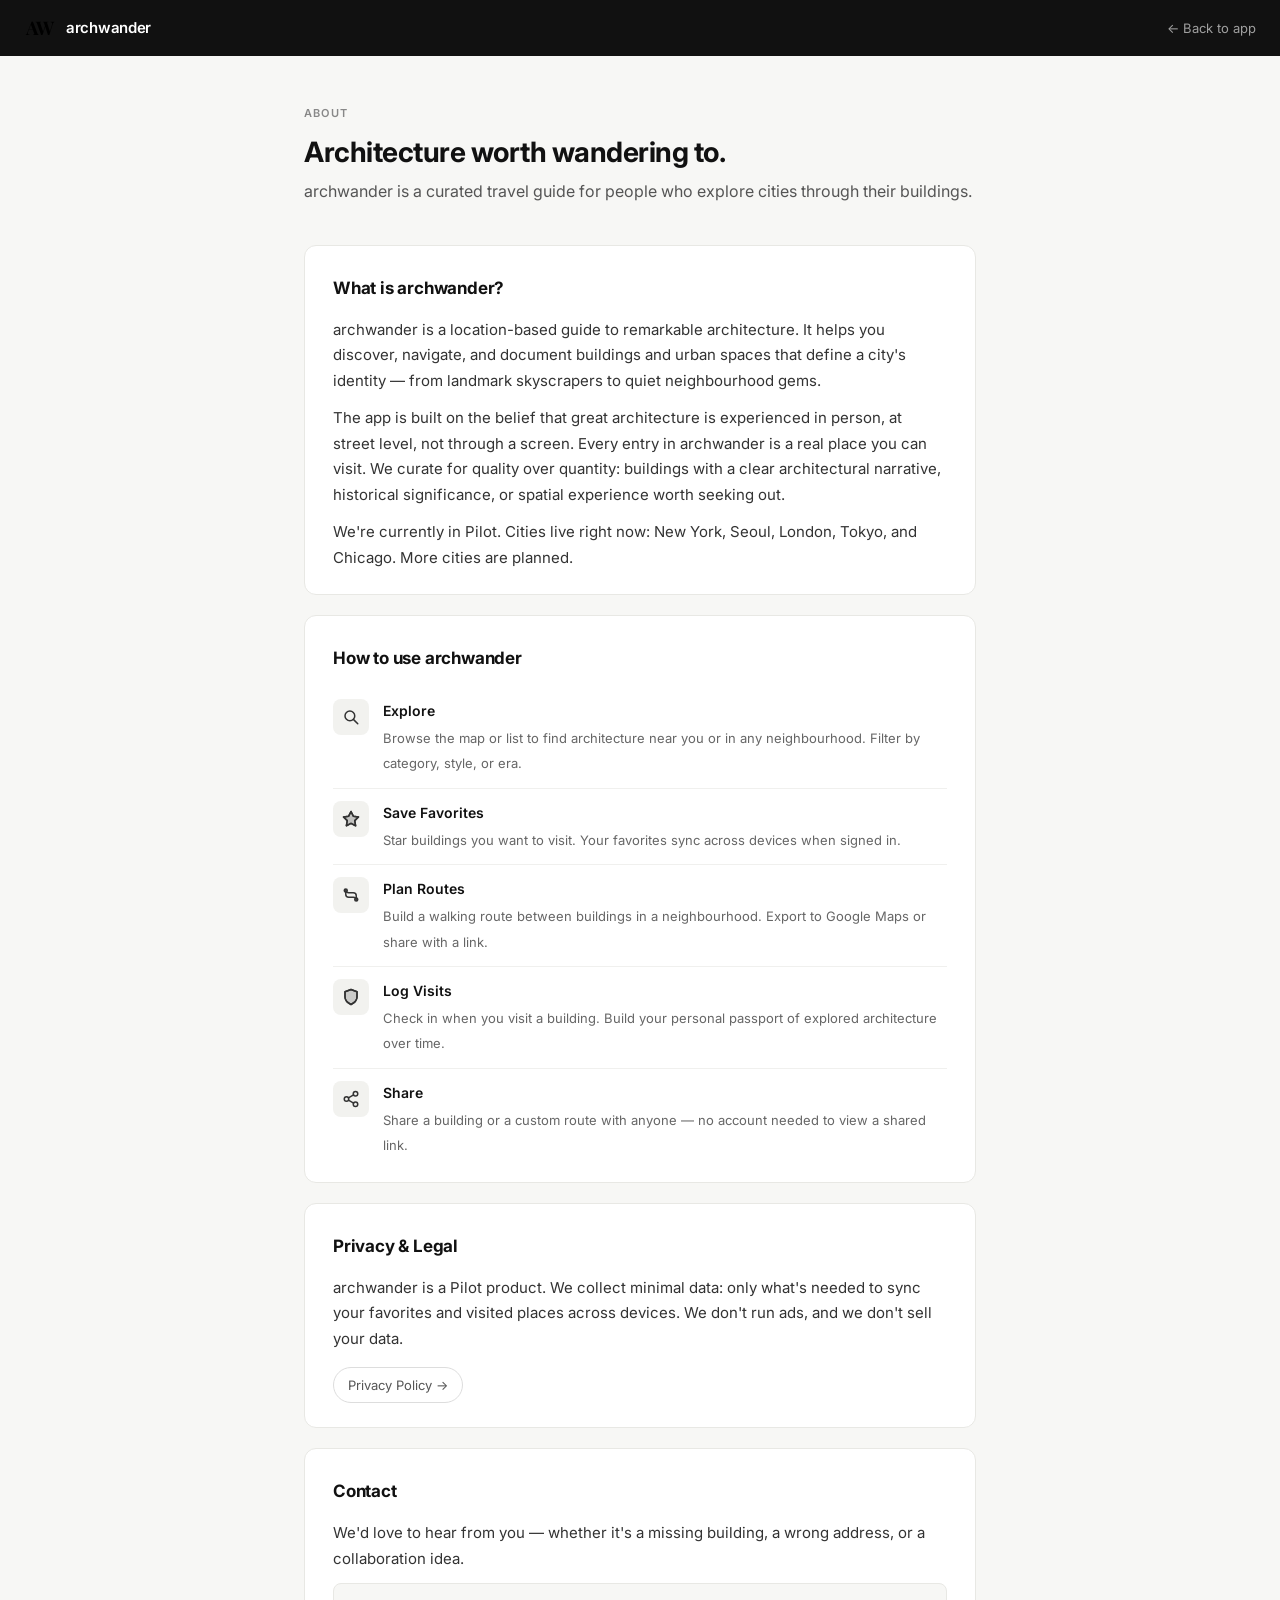
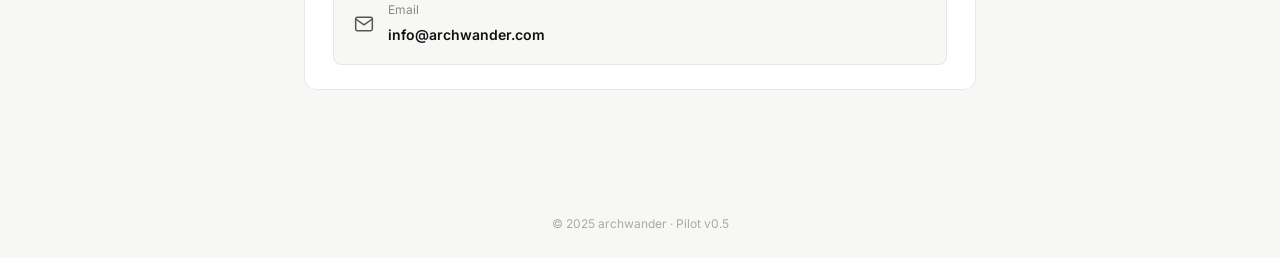
==== about.html @ 57e48a05 "Add About page + sidebar About/badge redesign + UI polish - about.html: new page with app concept, u" ====
<!DOCTYPE html>
<html lang="en">
<head>
  <meta charset="UTF-8">
  <meta name="viewport" content="width=device-width, initial-scale=1.0">
  <title>About — archwander</title>
  <link rel="icon" type="image/png" href="img/Logo_favicon.png">
  <meta name="description" content="archwander — an architectural travel guide for curious explorers.">
  <link rel="preconnect" href="https://fonts.googleapis.com">
  <link rel="preconnect" href="https://fonts.gstatic.com" crossorigin>
  <link href="https://fonts.googleapis.com/css2?family=Inter:wght@300;400;500;600;700&display=swap" rel="stylesheet">
  <style>
    *, *::before, *::after { box-sizing: border-box; margin: 0; padding: 0; }

    body {
      font-family: Inter, -apple-system, BlinkMacSystemFont, sans-serif;
      background: #f7f7f5;
      color: #111;
      line-height: 1.7;
      font-size: 15px;
    }

    header {
      background: #111;
      padding: 0 24px;
      height: 56px;
      display: flex;
      align-items: center;
      justify-content: space-between;
      position: sticky;
      top: 0;
      z-index: 100;
    }
    .hdr-logo {
      display: flex; align-items: center; gap: 10px;
      text-decoration: none;
    }
    .hdr-logo img { height: 32px; width: auto; }
    .hdr-logo span {
      color: #fff; font-size: 15px; font-weight: 600; letter-spacing: -0.3px;
    }
    .hdr-back {
      color: rgba(255,255,255,0.6); font-size: 13px;
      text-decoration: none; transition: color 0.15s;
    }
    .hdr-back:hover { color: #fff; }

    main {
      max-width: 720px;
      margin: 0 auto;
      padding: 48px 24px 80px;
    }

    .page-label {
      font-size: 11px; font-weight: 600; letter-spacing: 1.2px;
      text-transform: uppercase; color: #888; margin-bottom: 12px;
    }
    h1 {
      font-size: 28px; font-weight: 700; letter-spacing: -0.5px;
      line-height: 1.25; margin-bottom: 8px;
    }
    .tagline {
      font-size: 16px; color: #555; margin-bottom: 40px;
    }

    .section {
      background: #fff; border: 1px solid #e8e8e4;
      border-radius: 12px; padding: 28px 28px 24px;
      margin-bottom: 20px;
    }
    .section + .section { }
    .section h2 {
      font-size: 17px; font-weight: 700; margin-bottom: 14px;
      letter-spacing: -0.2px;
    }
    .section p { color: #333; margin-bottom: 12px; }
    .section p:last-child { margin-bottom: 0; }

    .how-list {
      list-style: none; padding: 0;
    }
    .how-list li {
      display: flex; gap: 14px; align-items: flex-start;
      padding: 12px 0; border-bottom: 1px solid #f0f0ee;
    }
    .how-list li:last-child { border-bottom: none; padding-bottom: 0; }
    .how-icon {
      flex-shrink: 0; width: 36px; height: 36px;
      background: #f2f2ef; border-radius: 8px;
      display: flex; align-items: center; justify-content: center;
      color: #333;
    }
    .how-text strong { display: block; font-size: 14px; font-weight: 600; margin-bottom: 2px; }
    .how-text span { font-size: 13px; color: #666; }

    .contact-block {
      display: flex; align-items: center; gap: 14px; padding: 16px 20px;
      background: #f7f7f5; border-radius: 8px; border: 1px solid #e8e8e4;
      margin-top: 4px;
    }
    .contact-block svg { flex-shrink: 0; color: #555; }
    .contact-block a { color: #111; font-weight: 600; text-decoration: none; font-size: 14px; }
    .contact-block a:hover { text-decoration: underline; }

    .links-row {
      display: flex; gap: 12px; flex-wrap: wrap; margin-top: 16px;
    }
    .links-row a {
      font-size: 13px; color: #555; text-decoration: none;
      padding: 6px 14px; border-radius: 20px;
      border: 1px solid #ddd; background: #fff;
      transition: background 0.12s, border-color 0.12s;
    }
    .links-row a:hover { background: #f0f0ee; border-color: #bbb; }

    footer {
      text-align: center; padding: 24px;
      font-size: 12px; color: #aaa;
    }

    @media (max-width: 600px) {
      main { padding: 32px 16px 60px; }
      h1 { font-size: 22px; }
      .section { padding: 20px 18px; }
    }
  </style>
</head>
<body>

<header>
  <a class="hdr-logo" href="index.html">
    <img src="img/Logo_favicon.png" alt="archwander">
    <span>archwander</span>
  </a>
  <a class="hdr-back" href="index.html">← Back to app</a>
</header>

<main>
  <div class="page-label">About</div>
  <h1>Architecture worth wandering to.</h1>
  <p class="tagline">archwander is a curated travel guide for people who explore cities through their buildings.</p>

  <!-- Concept -->
  <div class="section">
    <h2>What is archwander?</h2>
    <p>archwander is a location-based guide to remarkable architecture. It helps you discover, navigate, and document buildings and urban spaces that define a city's identity — from landmark skyscrapers to quiet neighbourhood gems.</p>
    <p>The app is built on the belief that great architecture is experienced in person, at street level, not through a screen. Every entry in archwander is a real place you can visit. We curate for quality over quantity: buildings with a clear architectural narrative, historical significance, or spatial experience worth seeking out.</p>
    <p>We're currently in Pilot. Cities live right now: New York, Seoul, London, Tokyo, and Chicago. More cities are planned.</p>
  </div>

  <!-- How to use -->
  <div class="section">
    <h2>How to use archwander</h2>
    <ul class="how-list">
      <li>
        <div class="how-icon">
          <svg width="18" height="18" viewBox="0 0 24 24" fill="none" stroke="currentColor" stroke-width="2" stroke-linecap="round" stroke-linejoin="round"><circle cx="10.5" cy="10.5" r="6.5"/><line x1="15.5" y1="15.5" x2="21" y2="21"/></svg>
        </div>
        <div class="how-text">
          <strong>Explore</strong>
          <span>Browse the map or list to find architecture near you or in any neighbourhood. Filter by category, style, or era.</span>
        </div>
      </li>
      <li>
        <div class="how-icon">
          <svg width="18" height="18" viewBox="0 0 24 24" fill="none" stroke="currentColor" stroke-width="2" stroke-linecap="round" stroke-linejoin="round"><polygon fill="currentColor" fill-opacity="0.25" points="12 2 15.09 8.26 22 9.27 17 14.14 18.18 21.02 12 17.77 5.82 21.02 7 14.14 2 9.27 8.91 8.26 12 2"/><polygon points="12 2 15.09 8.26 22 9.27 17 14.14 18.18 21.02 12 17.77 5.82 21.02 7 14.14 2 9.27 8.91 8.26 12 2"/></svg>
        </div>
        <div class="how-text">
          <strong>Save Favorites</strong>
          <span>Star buildings you want to visit. Your favorites sync across devices when signed in.</span>
        </div>
      </li>
      <li>
        <div class="how-icon">
          <svg width="18" height="18" viewBox="0 0 24 24" fill="none" stroke="currentColor" stroke-width="2" stroke-linecap="round" stroke-linejoin="round"><circle cx="5" cy="6" r="2" fill="currentColor" fill-opacity="0.3"/><circle cx="19" cy="18" r="2" fill="currentColor" fill-opacity="0.3"/><path d="M5 8v3c0 2.2 1.8 4 4 4h6c2.2 0 4 1.8 4 4"/><path d="M19 16v-3c0-2.2-1.8-4-4-4H9C6.8 9 5 7.2 5 5"/></svg>
        </div>
        <div class="how-text">
          <strong>Plan Routes</strong>
          <span>Build a walking route between buildings in a neighbourhood. Export to Google Maps or share with a link.</span>
        </div>
      </li>
      <li>
        <div class="how-icon">
          <svg width="18" height="18" viewBox="0 0 24 24" fill="none" stroke="currentColor" stroke-width="2" stroke-linecap="round" stroke-linejoin="round"><path d="M12 22s8-4 8-10V5l-8-3-8 3v7c0 6 8 10 8 10z" fill="currentColor" fill-opacity="0.2"/><path d="M12 22s8-4 8-10V5l-8-3-8 3v7c0 6 8 10 8 10z"/></svg>
        </div>
        <div class="how-text">
          <strong>Log Visits</strong>
          <span>Check in when you visit a building. Build your personal passport of explored architecture over time.</span>
        </div>
      </li>
      <li>
        <div class="how-icon">
          <svg width="18" height="18" viewBox="0 0 24 24" fill="none" stroke="currentColor" stroke-width="2" stroke-linecap="round" stroke-linejoin="round"><circle cx="18" cy="5" r="3"/><circle cx="6" cy="12" r="3"/><circle cx="18" cy="19" r="3"/><line x1="8.59" y1="13.51" x2="15.42" y2="17.49"/><line x1="15.41" y1="6.51" x2="8.59" y2="10.49"/></svg>
        </div>
        <div class="how-text">
          <strong>Share</strong>
          <span>Share a building or a custom route with anyone — no account needed to view a shared link.</span>
        </div>
      </li>
    </ul>
  </div>

  <!-- Legal / Privacy -->
  <div class="section">
    <h2>Privacy &amp; Legal</h2>
    <p>archwander is a Pilot product. We collect minimal data: only what's needed to sync your favorites and visited places across devices. We don't run ads, and we don't sell your data.</p>
    <div class="links-row">
      <a href="privacy.html">Privacy Policy →</a>
    </div>
  </div>

  <!-- Contact -->
  <div class="section">
    <h2>Contact</h2>
    <p>We'd love to hear from you — whether it's a missing building, a wrong address, or a collaboration idea.</p>
    <div class="contact-block">
      <svg width="20" height="20" viewBox="0 0 24 24" fill="none" stroke="currentColor" stroke-width="1.8" stroke-linecap="round" stroke-linejoin="round"><path d="M4 4h16c1.1 0 2 .9 2 2v12c0 1.1-.9 2-2 2H4c-1.1 0-2-.9-2-2V6c0-1.1.9-2 2-2z"/><polyline points="22,6 12,13 2,6"/></svg>
      <div>
        <div style="font-size:12px;color:#888;margin-bottom:2px">Email</div>
        <a href="mailto:info@archwander.com">info@archwander.com</a>
      </div>
    </div>
  </div>

</main>

<footer>
  &copy; 2025 archwander · Pilot v0.5
</footer>

</body>
</html>
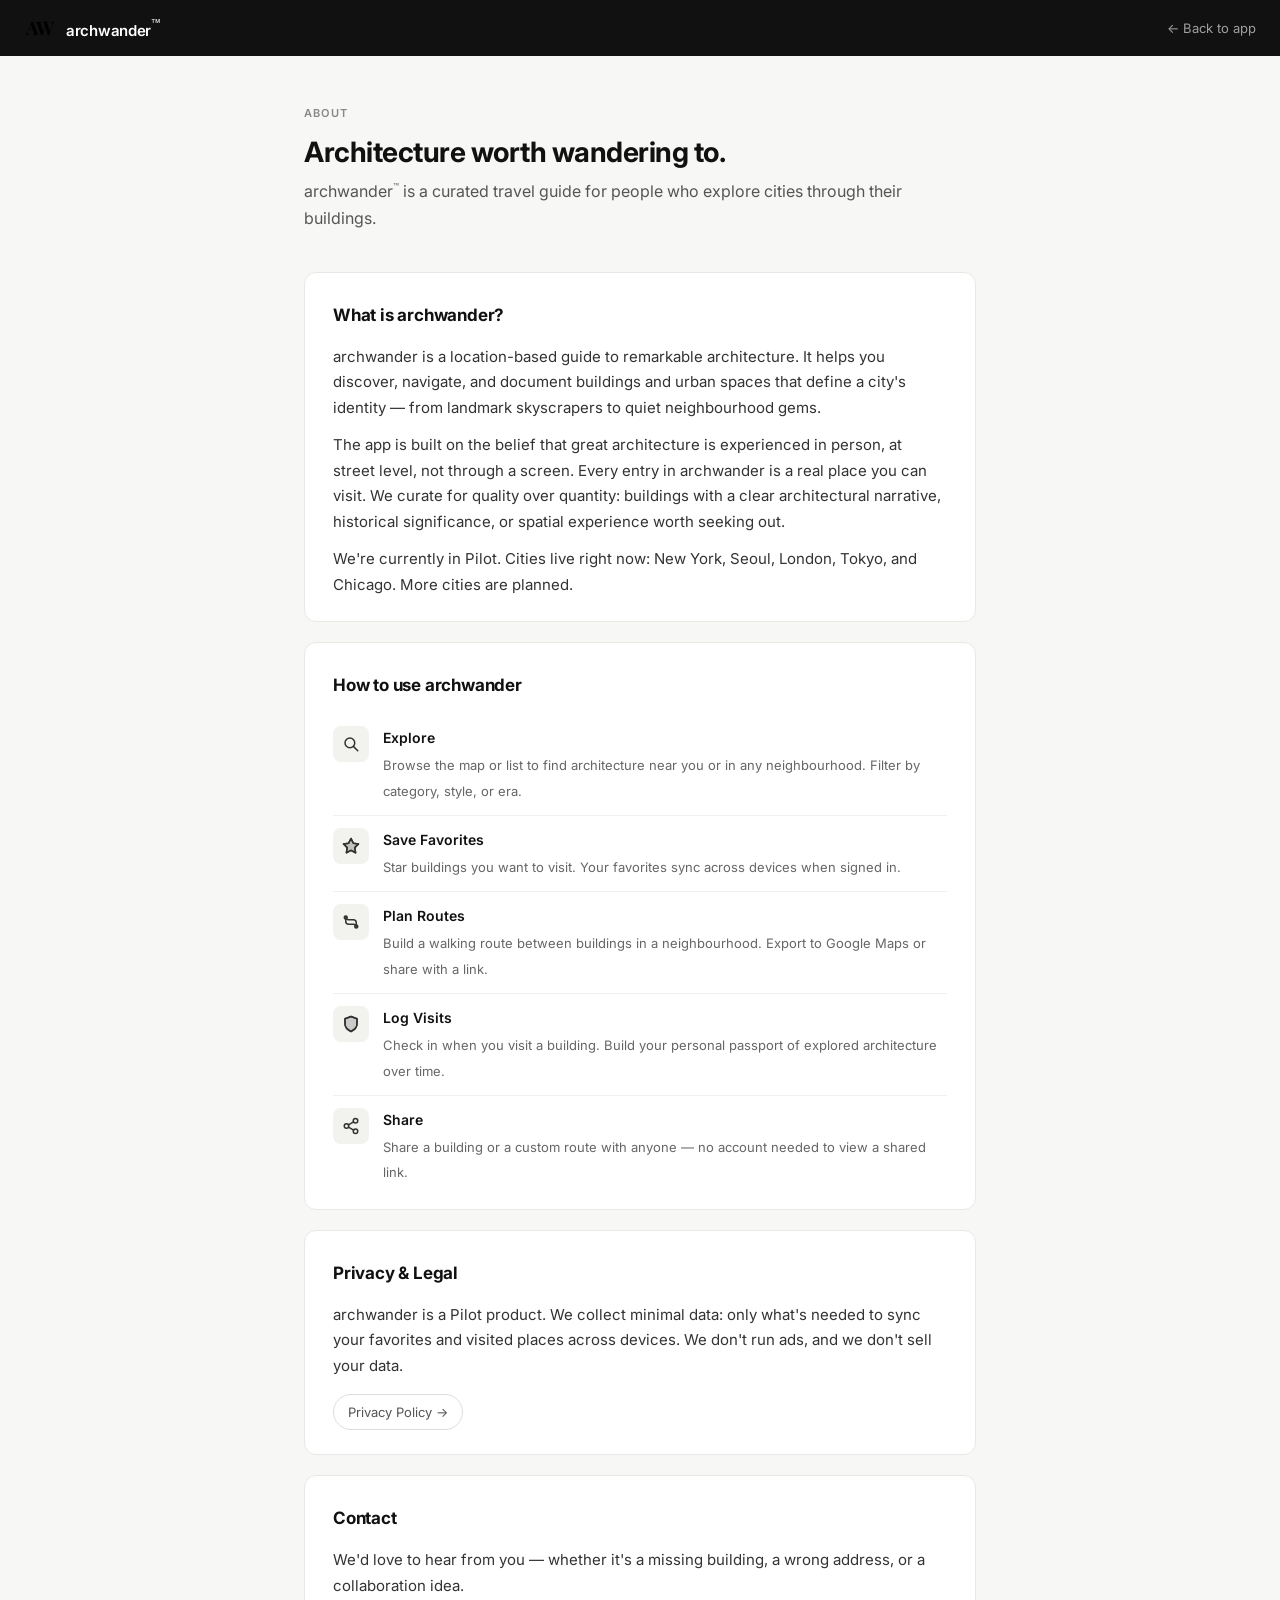
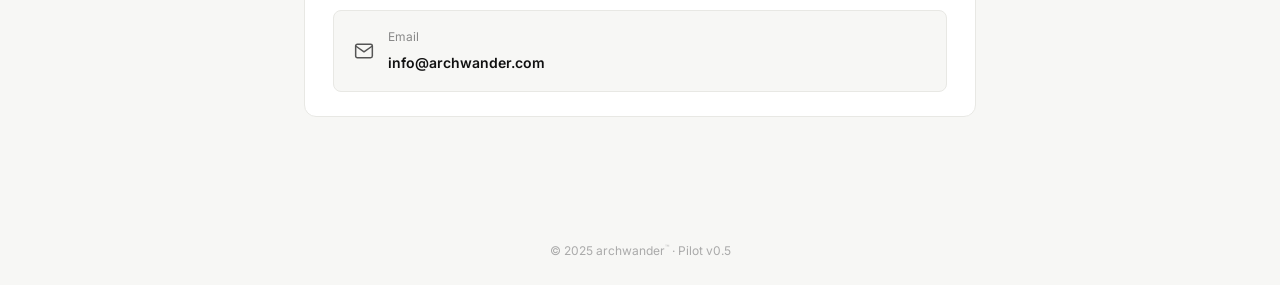
==== commit 2f29f61d: "Add archwander™ trademark notation to about.html - <title>, meta description, header logo, tagline, " ====
--- a/about.html
+++ b/about.html
@@ -3,9 +3,9 @@
 <head>
   <meta charset="UTF-8">
   <meta name="viewport" content="width=device-width, initial-scale=1.0">
-  <title>About — archwander</title>
+  <title>About — archwander™</title>
   <link rel="icon" type="image/png" href="img/Logo_favicon.png">
-  <meta name="description" content="archwander — an architectural travel guide for curious explorers.">
+  <meta name="description" content="archwander™ — an architectural travel guide for curious explorers.">
   <link rel="preconnect" href="https://fonts.googleapis.com">
   <link rel="preconnect" href="https://fonts.gstatic.com" crossorigin>
   <link href="https://fonts.googleapis.com/css2?family=Inter:wght@300;400;500;600;700&display=swap" rel="stylesheet">
@@ -39,6 +39,10 @@
     .hdr-logo span {
       color: #fff; font-size: 15px; font-weight: 600; letter-spacing: -0.3px;
     }
+    .tm {
+      font-size: 0.6em; vertical-align: super;
+      letter-spacing: 0; font-weight: 500; opacity: 0.75;
+    }
     .hdr-back {
       color: rgba(255,255,255,0.6); font-size: 13px;
       text-decoration: none; transition: color 0.15s;
@@ -117,6 +121,7 @@
       text-align: center; padding: 24px;
       font-size: 12px; color: #aaa;
     }
+    footer .tm { opacity: 0.6; }
 
     @media (max-width: 600px) {
       main { padding: 32px 16px 60px; }
@@ -130,7 +135,7 @@
 <header>
   <a class="hdr-logo" href="index.html">
     <img src="img/Logo_favicon.png" alt="archwander">
-    <span>archwander</span>
+    <span>archwander<span class="tm">™</span></span>
   </a>
   <a class="hdr-back" href="index.html">← Back to app</a>
 </header>
@@ -138,7 +143,7 @@
 <main>
   <div class="page-label">About</div>
   <h1>Architecture worth wandering to.</h1>
-  <p class="tagline">archwander is a curated travel guide for people who explore cities through their buildings.</p>
+  <p class="tagline">archwander<span class="tm" style="color:#555">™</span> is a curated travel guide for people who explore cities through their buildings.</p>
 
   <!-- Concept -->
   <div class="section">
@@ -225,7 +230,7 @@
 </main>
 
 <footer>
-  &copy; 2025 archwander · Pilot v0.5
+  &copy; 2025 archwander<span class="tm">™</span> · Pilot v0.5
 </footer>
 
 </body>
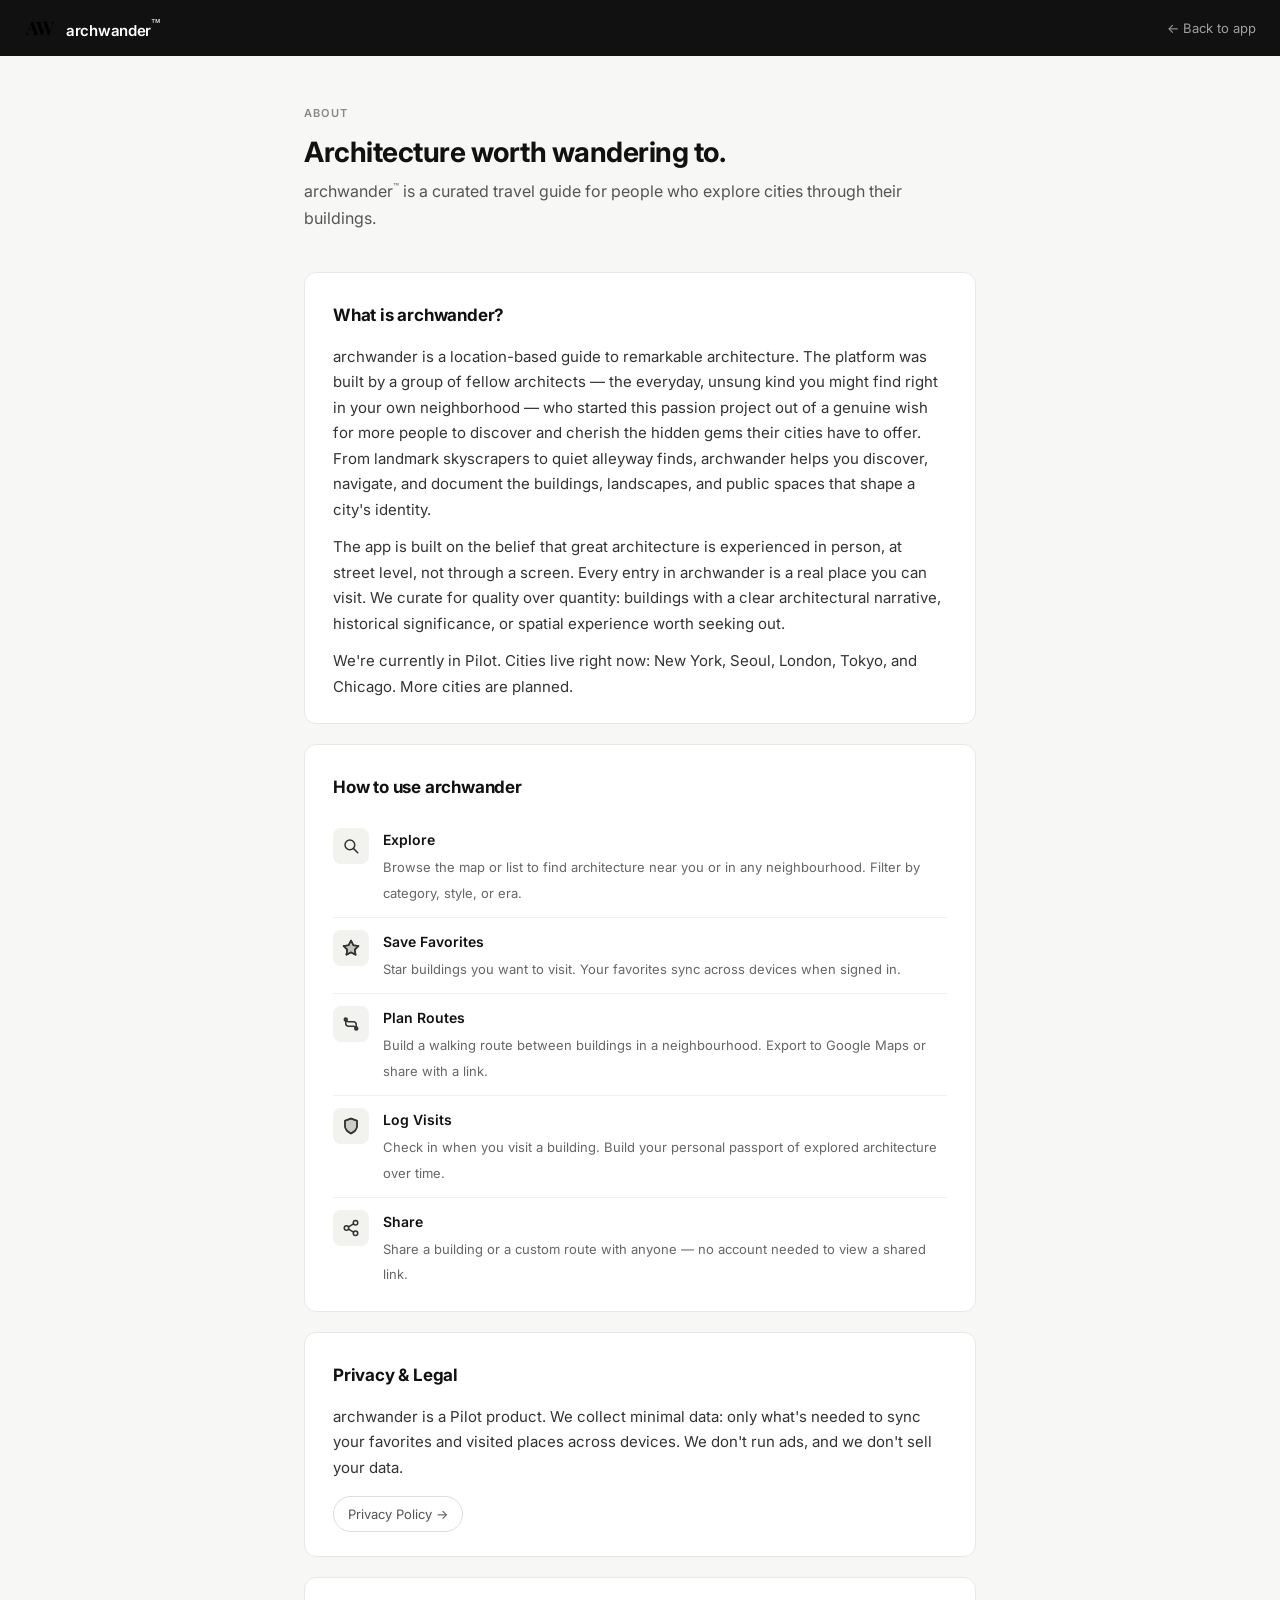
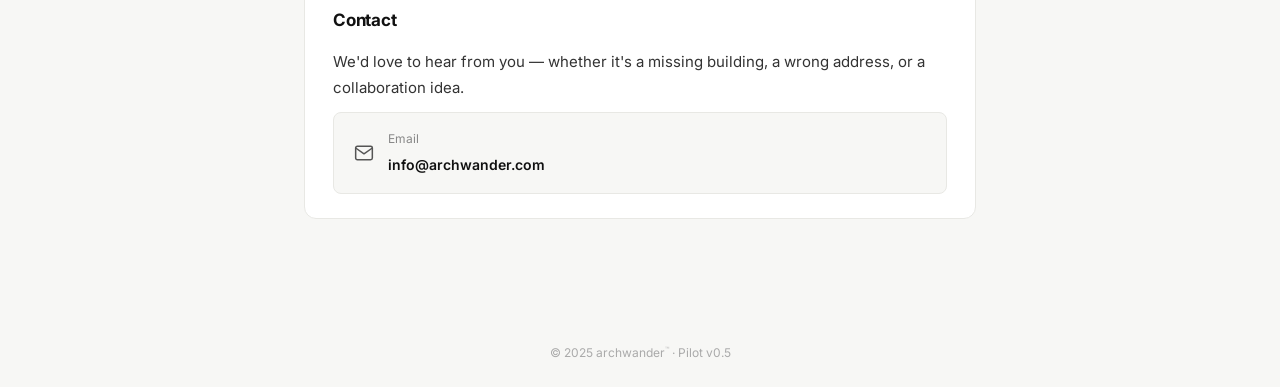
==== commit 92cb7f9d: "Update About intro paragraph — origin story of the platform Co-Authored-By: Claude Sonnet 4.6 <norep" ====
--- a/about.html
+++ b/about.html
@@ -148,7 +148,7 @@
   <!-- Concept -->
   <div class="section">
     <h2>What is archwander?</h2>
-    <p>archwander is a location-based guide to remarkable architecture. It helps you discover, navigate, and document buildings and urban spaces that define a city's identity — from landmark skyscrapers to quiet neighbourhood gems.</p>
+    <p>archwander is a location-based guide to remarkable architecture. The platform was built by a group of fellow architects — the everyday, unsung kind you might find right in your own neighborhood — who started this passion project out of a genuine wish for more people to discover and cherish the hidden gems their cities have to offer. From landmark skyscrapers to quiet alleyway finds, archwander helps you discover, navigate, and document the buildings, landscapes, and public spaces that shape a city's identity.</p>
     <p>The app is built on the belief that great architecture is experienced in person, at street level, not through a screen. Every entry in archwander is a real place you can visit. We curate for quality over quantity: buildings with a clear architectural narrative, historical significance, or spatial experience worth seeking out.</p>
     <p>We're currently in Pilot. Cities live right now: New York, Seoul, London, Tokyo, and Chicago. More cities are planned.</p>
   </div>
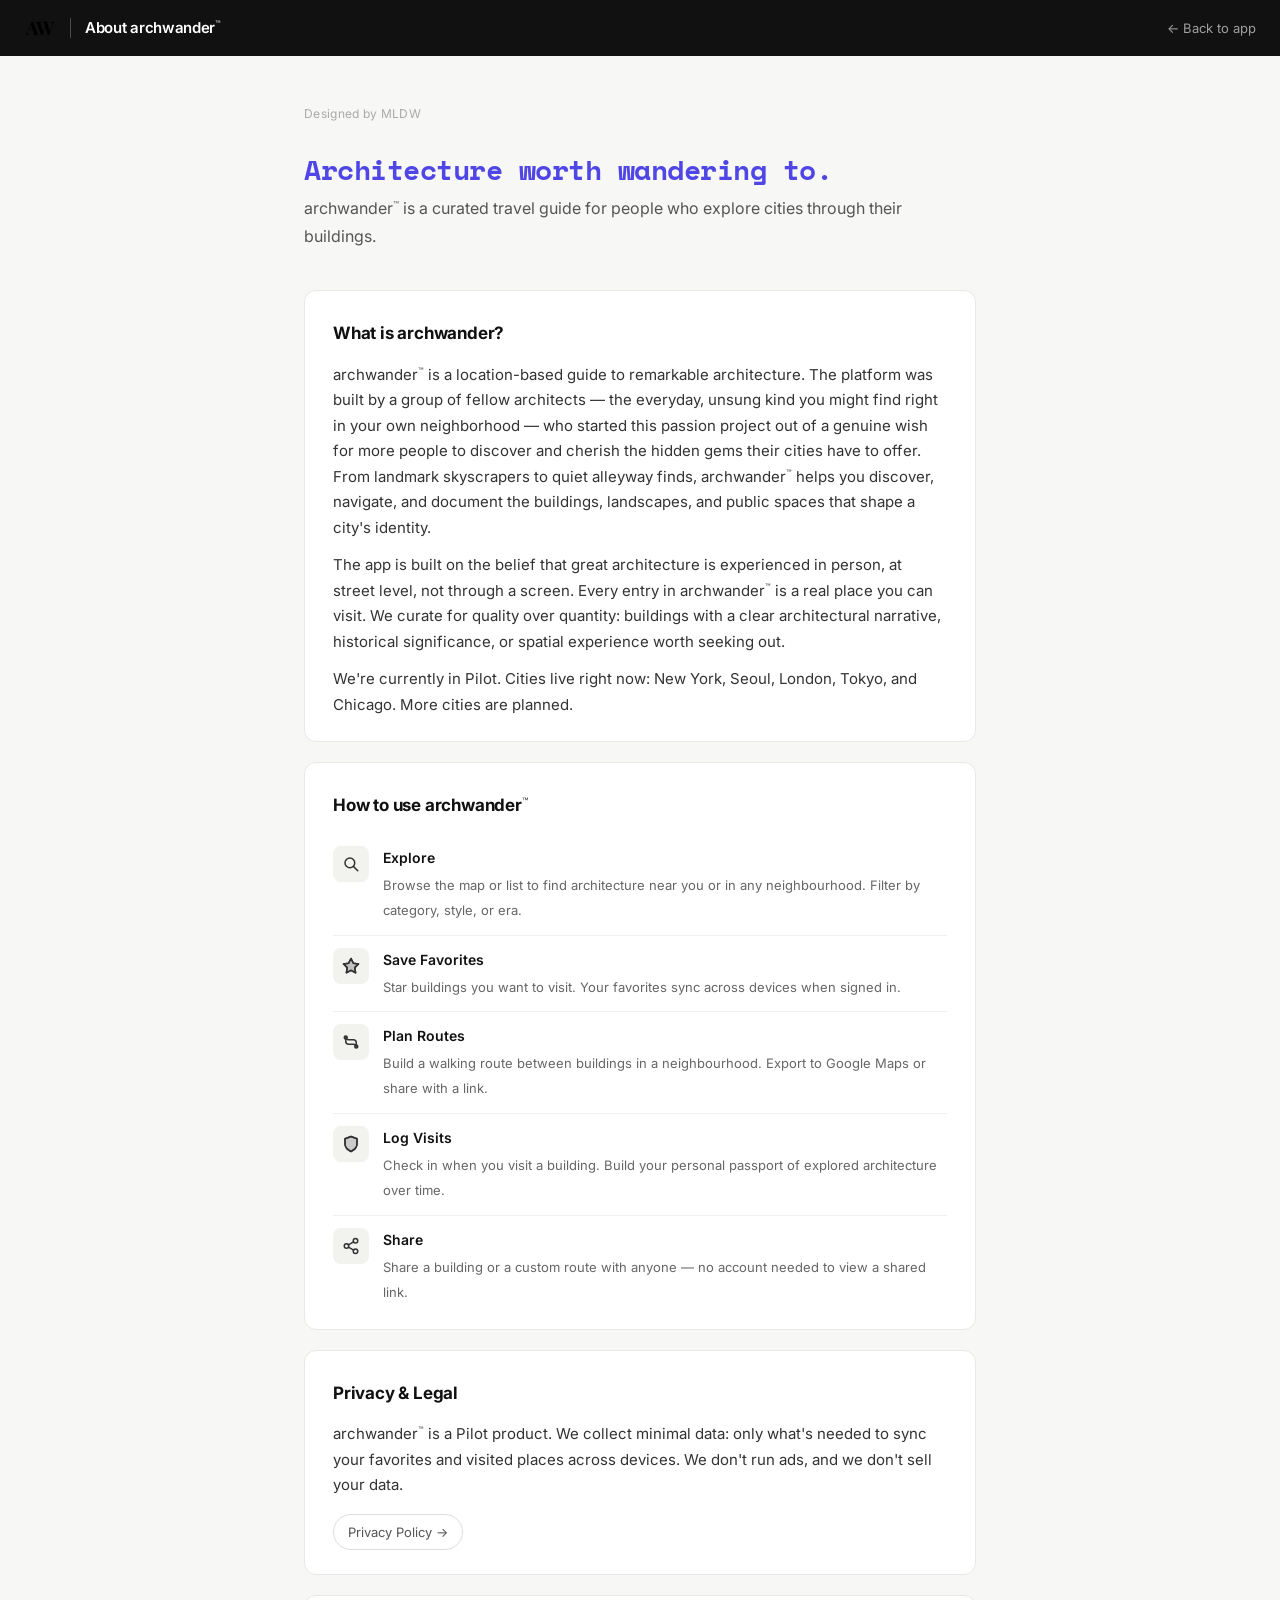
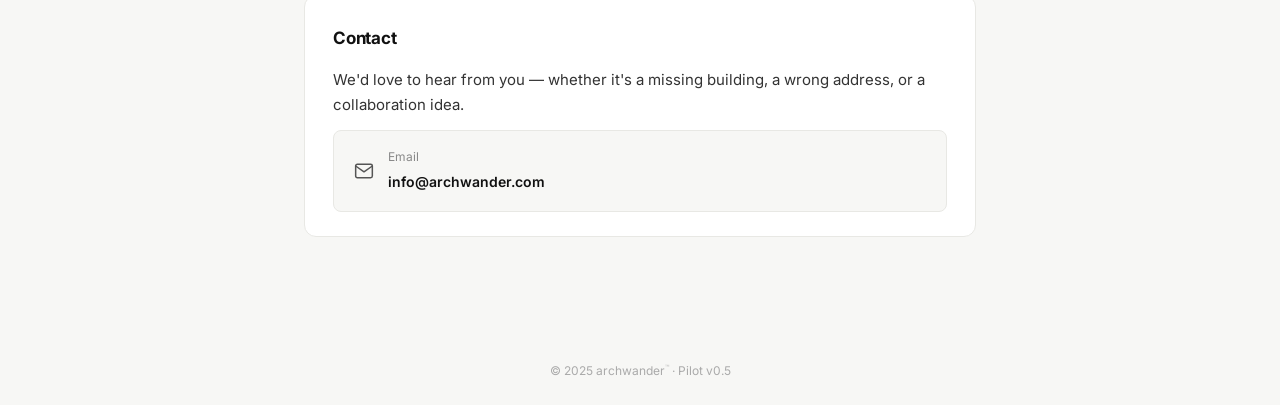
==== commit 33b4c8c9: "About page overhaul: header logo, archwander™ body, Space Mono h1, MLDW byline - Header: AW logo img" ====
--- a/about.html
+++ b/about.html
@@ -8,7 +8,7 @@
   <meta name="description" content="archwander™ — an architectural travel guide for curious explorers.">
   <link rel="preconnect" href="https://fonts.googleapis.com">
   <link rel="preconnect" href="https://fonts.gstatic.com" crossorigin>
-  <link href="https://fonts.googleapis.com/css2?family=Inter:wght@300;400;500;600;700&display=swap" rel="stylesheet">
+  <link href="https://fonts.googleapis.com/css2?family=Inter:wght@300;400;500;600;700&family=Space+Mono:wght@400;700&display=swap" rel="stylesheet">
   <style>
     *, *::before, *::after { box-sizing: border-box; margin: 0; padding: 0; }
 
@@ -31,12 +31,18 @@
       top: 0;
       z-index: 100;
     }
+    .hdr-left {
+      display: flex; align-items: center; gap: 14px;
+    }
     .hdr-logo {
-      display: flex; align-items: center; gap: 10px;
-      text-decoration: none;
+      display: flex; align-items: center;
+      text-decoration: none; flex-shrink: 0;
     }
     .hdr-logo img { height: 32px; width: auto; }
-    .hdr-logo span {
+    .hdr-divider {
+      width: 1px; height: 20px; background: rgba(255,255,255,0.25);
+    }
+    .hdr-page-title {
       color: #fff; font-size: 15px; font-weight: 600; letter-spacing: -0.3px;
     }
     .tm {
@@ -60,8 +66,14 @@
       text-transform: uppercase; color: #888; margin-bottom: 12px;
     }
     h1 {
+      font-family: 'Space Mono', 'Courier New', monospace;
       font-size: 28px; font-weight: 700; letter-spacing: -0.5px;
       line-height: 1.25; margin-bottom: 8px;
+      color: #4F46E5;
+    }
+    .page-byline {
+      font-size: 12px; color: #aaa; letter-spacing: 0.3px;
+      margin-bottom: 28px; margin-top: 0;
     }
     .tagline {
       font-size: 16px; color: #555; margin-bottom: 40px;
@@ -133,29 +145,32 @@
 <body>
 
 <header>
-  <a class="hdr-logo" href="index.html">
-    <img src="img/Logo_favicon.png" alt="archwander">
-    <span>archwander<span class="tm">™</span></span>
-  </a>
+  <div class="hdr-left">
+    <a class="hdr-logo" href="index.html">
+      <img src="img/Logo_favicon.png" alt="archwander">
+    </a>
+    <div class="hdr-divider"></div>
+    <span class="hdr-page-title">About archwander<span class="tm">™</span></span>
+  </div>
   <a class="hdr-back" href="index.html">← Back to app</a>
 </header>
 
 <main>
-  <div class="page-label">About</div>
+  <div class="page-byline">Designed by MLDW</div>
   <h1>Architecture worth wandering to.</h1>
   <p class="tagline">archwander<span class="tm" style="color:#555">™</span> is a curated travel guide for people who explore cities through their buildings.</p>
 
   <!-- Concept -->
   <div class="section">
     <h2>What is archwander?</h2>
-    <p>archwander is a location-based guide to remarkable architecture. The platform was built by a group of fellow architects — the everyday, unsung kind you might find right in your own neighborhood — who started this passion project out of a genuine wish for more people to discover and cherish the hidden gems their cities have to offer. From landmark skyscrapers to quiet alleyway finds, archwander helps you discover, navigate, and document the buildings, landscapes, and public spaces that shape a city's identity.</p>
-    <p>The app is built on the belief that great architecture is experienced in person, at street level, not through a screen. Every entry in archwander is a real place you can visit. We curate for quality over quantity: buildings with a clear architectural narrative, historical significance, or spatial experience worth seeking out.</p>
+    <p>archwander<span class="tm">™</span> is a location-based guide to remarkable architecture. The platform was built by a group of fellow architects — the everyday, unsung kind you might find right in your own neighborhood — who started this passion project out of a genuine wish for more people to discover and cherish the hidden gems their cities have to offer. From landmark skyscrapers to quiet alleyway finds, archwander<span class="tm">™</span> helps you discover, navigate, and document the buildings, landscapes, and public spaces that shape a city's identity.</p>
+    <p>The app is built on the belief that great architecture is experienced in person, at street level, not through a screen. Every entry in archwander<span class="tm">™</span> is a real place you can visit. We curate for quality over quantity: buildings with a clear architectural narrative, historical significance, or spatial experience worth seeking out.</p>
     <p>We're currently in Pilot. Cities live right now: New York, Seoul, London, Tokyo, and Chicago. More cities are planned.</p>
   </div>
 
   <!-- How to use -->
   <div class="section">
-    <h2>How to use archwander</h2>
+    <h2>How to use archwander<span class="tm">™</span></h2>
     <ul class="how-list">
       <li>
         <div class="how-icon">
@@ -208,7 +223,7 @@
   <!-- Legal / Privacy -->
   <div class="section">
     <h2>Privacy &amp; Legal</h2>
-    <p>archwander is a Pilot product. We collect minimal data: only what's needed to sync your favorites and visited places across devices. We don't run ads, and we don't sell your data.</p>
+    <p>archwander<span class="tm">™</span> is a Pilot product. We collect minimal data: only what's needed to sync your favorites and visited places across devices. We don't run ads, and we don't sell your data.</p>
     <div class="links-row">
       <a href="privacy.html">Privacy Policy →</a>
     </div>
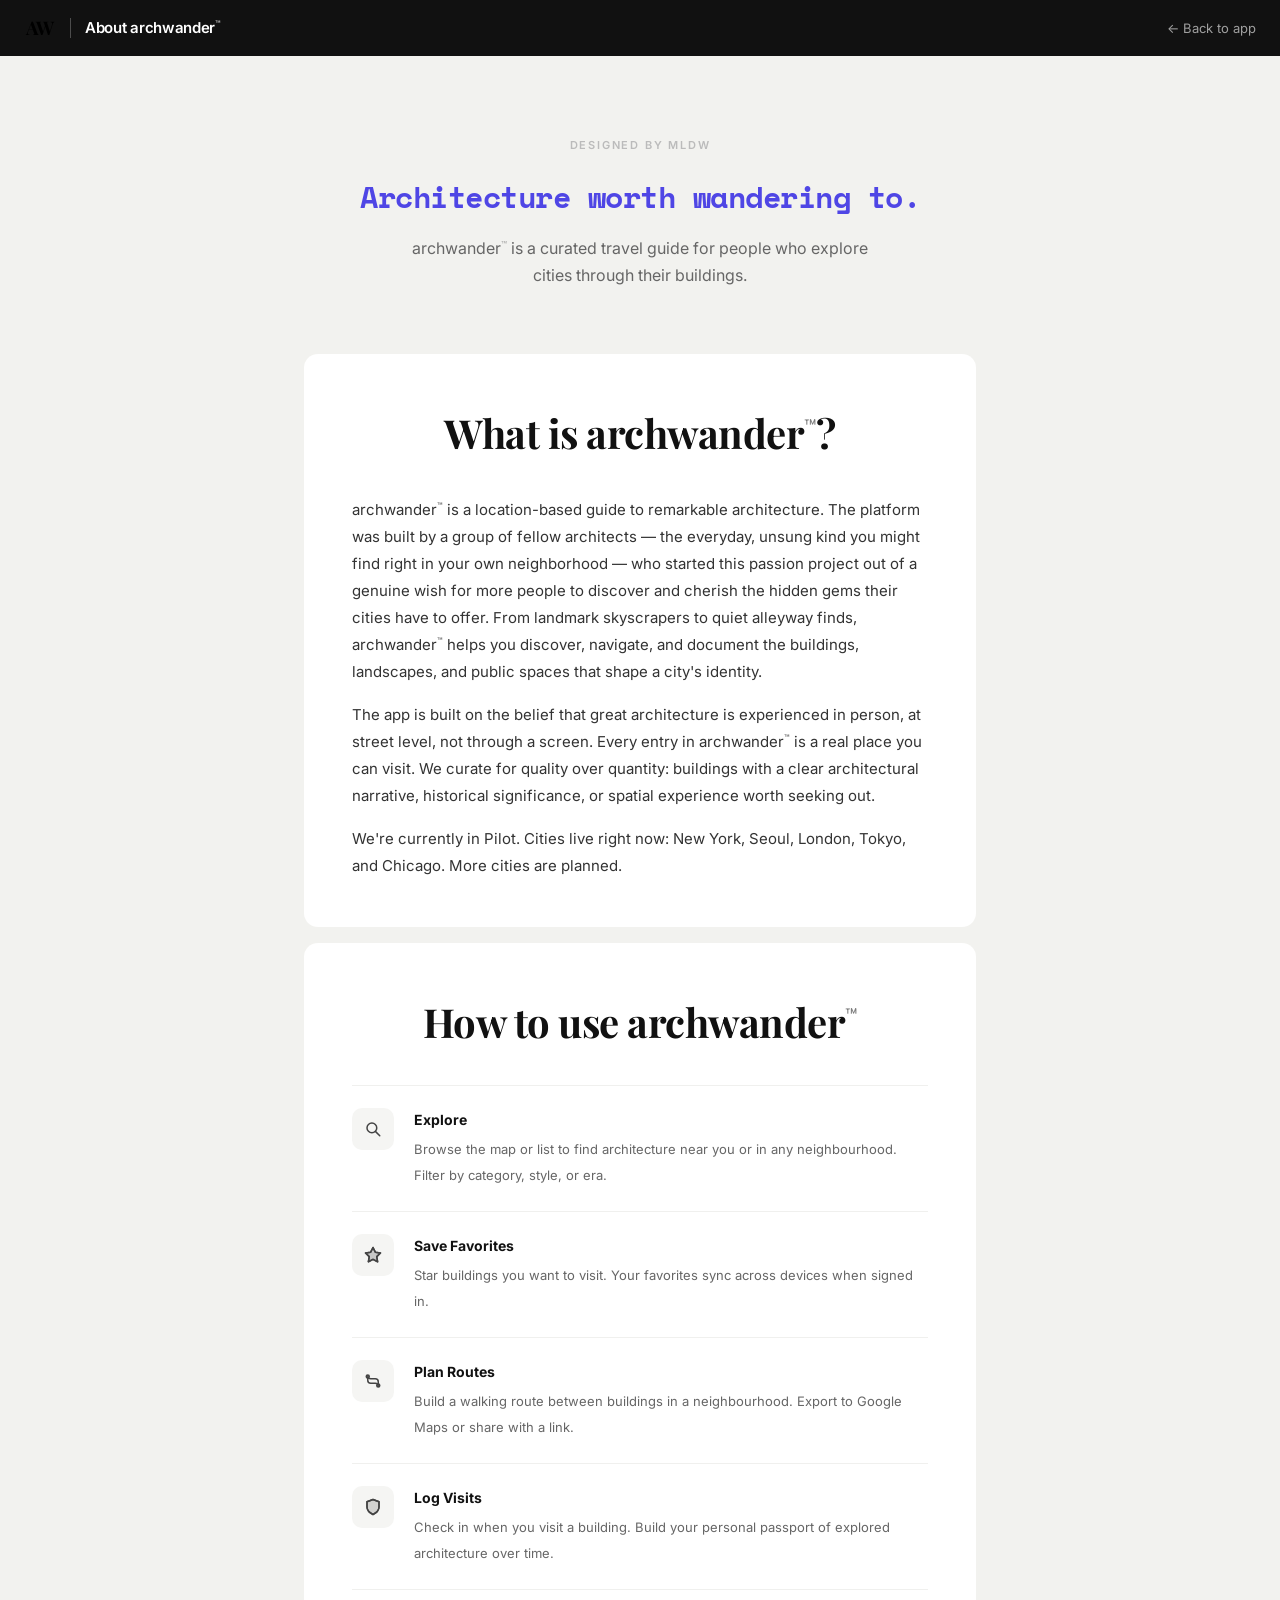
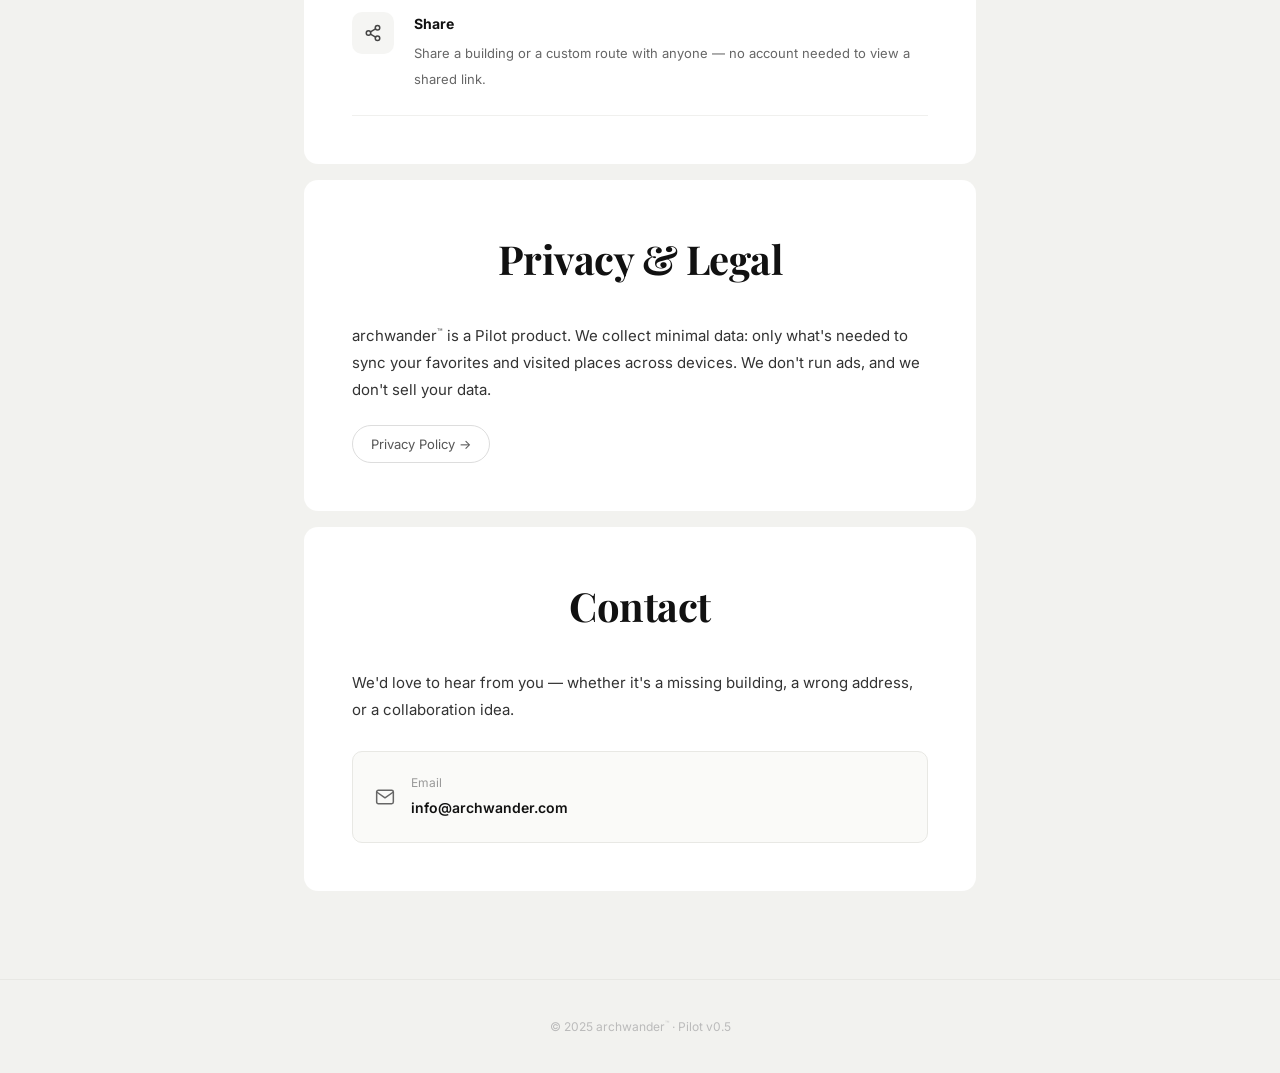
==== commit b5b3ddb2: "About: editorial redesign — light gray bg, white cards, Playfair serif headings - Full redesign matc" ====
--- a/about.html
+++ b/about.html
@@ -8,18 +8,19 @@
   <meta name="description" content="archwander™ — an architectural travel guide for curious explorers.">
   <link rel="preconnect" href="https://fonts.googleapis.com">
   <link rel="preconnect" href="https://fonts.gstatic.com" crossorigin>
-  <link href="https://fonts.googleapis.com/css2?family=Inter:wght@300;400;500;600;700&family=Space+Mono:wght@400;700&display=swap" rel="stylesheet">
+  <link href="https://fonts.googleapis.com/css2?family=Inter:wght@300;400;500;600;700&family=Space+Mono:wght@400;700&family=Playfair+Display:ital,wght@0,700;1,700&display=swap" rel="stylesheet">
   <style>
     *, *::before, *::after { box-sizing: border-box; margin: 0; padding: 0; }
 
     body {
       font-family: Inter, -apple-system, BlinkMacSystemFont, sans-serif;
-      background: #f7f7f5;
+      background: #f2f2ef;
       color: #111;
-      line-height: 1.7;
+      line-height: 1.75;
       font-size: 15px;
     }
 
+    /* ── HEADER ──────────────────────────────────── */
     header {
       background: #111;
       padding: 0 24px;
@@ -31,114 +32,152 @@
       top: 0;
       z-index: 100;
     }
-    .hdr-left {
-      display: flex; align-items: center; gap: 14px;
-    }
-    .hdr-logo {
-      display: flex; align-items: center;
-      text-decoration: none; flex-shrink: 0;
-    }
+    .hdr-left { display: flex; align-items: center; gap: 14px; }
+    .hdr-logo { display: flex; align-items: center; text-decoration: none; flex-shrink: 0; }
     .hdr-logo img { height: 32px; width: auto; }
-    .hdr-divider {
-      width: 1px; height: 20px; background: rgba(255,255,255,0.25);
-    }
-    .hdr-page-title {
-      color: #fff; font-size: 15px; font-weight: 600; letter-spacing: -0.3px;
-    }
-    .tm {
-      font-size: 0.6em; vertical-align: super;
-      letter-spacing: 0; font-weight: 500; opacity: 0.75;
-    }
-    .hdr-back {
-      color: rgba(255,255,255,0.6); font-size: 13px;
-      text-decoration: none; transition: color 0.15s;
-    }
+    .hdr-divider { width: 1px; height: 20px; background: rgba(255,255,255,0.25); }
+    .hdr-page-title { color: #fff; font-size: 15px; font-weight: 600; letter-spacing: -0.3px; }
+    .tm { font-size: 0.6em; vertical-align: super; letter-spacing: 0; font-weight: 500; opacity: 0.75; }
+    .hdr-back { color: rgba(255,255,255,0.6); font-size: 13px; text-decoration: none; transition: color 0.15s; }
     .hdr-back:hover { color: #fff; }
 
-    main {
+    /* ── HERO ─────────────────────────────────────── */
+    .hero {
+      text-align: center;
+      padding: 80px 24px 64px;
+      max-width: 640px;
+      margin: 0 auto;
+    }
+    .page-byline {
+      font-size: 11px;
+      font-weight: 600;
+      letter-spacing: 1.8px;
+      text-transform: uppercase;
+      color: #bbb;
+      margin-bottom: 24px;
+    }
+    h1 {
+      font-family: 'Space Mono', 'Courier New', monospace;
+      font-size: 30px;
+      font-weight: 700;
+      line-height: 1.2;
+      margin-bottom: 20px;
+      color: #4F46E5;
+      letter-spacing: -0.5px;
+    }
+    .tagline {
+      font-size: 16px;
+      color: #666;
+      line-height: 1.7;
+      max-width: 480px;
+      margin: 0 auto;
+    }
+
+    /* ── CONTENT COLUMN ───────────────────────────── */
+    .content {
       max-width: 720px;
       margin: 0 auto;
-      padding: 48px 24px 80px;
-    }
-
-    .page-label {
-      font-size: 11px; font-weight: 600; letter-spacing: 1.2px;
-      text-transform: uppercase; color: #888; margin-bottom: 12px;
-    }
-    h1 {
-      font-family: 'Space Mono', 'Courier New', monospace;
-      font-size: 28px; font-weight: 700; letter-spacing: -0.5px;
-      line-height: 1.25; margin-bottom: 8px;
-      color: #4F46E5;
-    }
-    .page-byline {
-      font-size: 12px; color: #aaa; letter-spacing: 0.3px;
-      margin-bottom: 28px; margin-top: 0;
-    }
-    .tagline {
-      font-size: 16px; color: #555; margin-bottom: 40px;
-    }
-
+      padding: 0 24px 48px;
+    }
+
+    /* ── SECTION DIVIDER ──────────────────────────── */
+    .sec-rule {
+      border: none;
+      border-top: 1px solid #ddddd9;
+      margin: 0;
+    }
+
+    /* ── SECTION ──────────────────────────────────── */
     .section {
-      background: #fff; border: 1px solid #e8e8e4;
-      border-radius: 12px; padding: 28px 28px 24px;
-      margin-bottom: 20px;
-    }
-    .section + .section { }
+      background: #fff;
+      border-radius: 14px;
+      padding: 56px 48px 48px;
+      margin-bottom: 16px;
+    }
     .section h2 {
-      font-size: 17px; font-weight: 700; margin-bottom: 14px;
-      letter-spacing: -0.2px;
-    }
-    .section p { color: #333; margin-bottom: 12px; }
+      font-family: 'Playfair Display', Georgia, 'Times New Roman', serif;
+      font-size: 40px;
+      font-weight: 700;
+      text-align: center;
+      line-height: 1.15;
+      letter-spacing: -0.5px;
+      margin-bottom: 40px;
+      color: #111;
+    }
+    .section p {
+      color: #333;
+      margin-bottom: 16px;
+      line-height: 1.8;
+    }
     .section p:last-child { margin-bottom: 0; }
 
-    .how-list {
-      list-style: none; padding: 0;
-    }
+    /* ── HOW-TO LIST ──────────────────────────────── */
+    .how-list { list-style: none; padding: 0; }
     .how-list li {
-      display: flex; gap: 14px; align-items: flex-start;
-      padding: 12px 0; border-bottom: 1px solid #f0f0ee;
-    }
-    .how-list li:last-child { border-bottom: none; padding-bottom: 0; }
+      display: flex;
+      gap: 20px;
+      align-items: flex-start;
+      padding: 22px 0;
+      border-bottom: 1px solid #f0f0ee;
+    }
+    .how-list li:first-child { border-top: 1px solid #f0f0ee; }
     .how-icon {
-      flex-shrink: 0; width: 36px; height: 36px;
-      background: #f2f2ef; border-radius: 8px;
+      flex-shrink: 0;
+      width: 42px; height: 42px;
+      background: #f5f5f3;
+      border-radius: 10px;
       display: flex; align-items: center; justify-content: center;
-      color: #333;
-    }
-    .how-text strong { display: block; font-size: 14px; font-weight: 600; margin-bottom: 2px; }
-    .how-text span { font-size: 13px; color: #666; }
-
+      color: #444;
+    }
+    .how-text strong {
+      display: block; font-size: 14px; font-weight: 700;
+      margin-bottom: 4px; color: #111;
+    }
+    .how-text span { font-size: 13px; color: #666; line-height: 1.65; }
+
+    /* ── CONTACT ──────────────────────────────────── */
     .contact-block {
-      display: flex; align-items: center; gap: 14px; padding: 16px 20px;
-      background: #f7f7f5; border-radius: 8px; border: 1px solid #e8e8e4;
-      margin-top: 4px;
-    }
-    .contact-block svg { flex-shrink: 0; color: #555; }
-    .contact-block a { color: #111; font-weight: 600; text-decoration: none; font-size: 14px; }
+      display: flex; align-items: center; gap: 16px;
+      padding: 20px 22px;
+      background: #fafaf8;
+      border-radius: 10px;
+      border: 1px solid #e8e8e4;
+      margin-top: 28px;
+    }
+    .contact-block svg { flex-shrink: 0; color: #666; }
+    .contact-block a {
+      color: #111; font-weight: 600; text-decoration: none; font-size: 14px;
+    }
     .contact-block a:hover { text-decoration: underline; }
 
     .links-row {
-      display: flex; gap: 12px; flex-wrap: wrap; margin-top: 16px;
+      display: flex; gap: 10px; flex-wrap: wrap; margin-top: 22px;
     }
     .links-row a {
       font-size: 13px; color: #555; text-decoration: none;
-      padding: 6px 14px; border-radius: 20px;
+      padding: 7px 18px; border-radius: 20px;
       border: 1px solid #ddd; background: #fff;
       transition: background 0.12s, border-color 0.12s;
     }
-    .links-row a:hover { background: #f0f0ee; border-color: #bbb; }
-
+    .links-row a:hover { background: #f5f5f3; border-color: #bbb; }
+
+    /* ── FOOTER ───────────────────────────────────── */
     footer {
-      text-align: center; padding: 24px;
-      font-size: 12px; color: #aaa;
+      text-align: center;
+      padding: 36px 24px;
+      font-size: 12px;
+      color: #bbb;
+      border-top: 1px solid #e8e8e4;
+      margin-top: 24px;
     }
     footer .tm { opacity: 0.6; }
 
     @media (max-width: 600px) {
-      main { padding: 32px 16px 60px; }
-      h1 { font-size: 22px; }
-      .section { padding: 20px 18px; }
+      .hero    { padding: 48px 20px 40px; }
+      h1       { font-size: 22px; }
+      .section h2 { font-size: 28px; margin-bottom: 28px; }
+      .section { padding: 36px 24px 32px; border-radius: 10px; }
+      .content { padding: 0 12px 36px; }
     }
   </style>
 </head>
@@ -156,91 +195,99 @@
 </header>
 
 <main>
-  <div class="page-byline">Designed by MLDW</div>
-  <h1>Architecture worth wandering to.</h1>
-  <p class="tagline">archwander<span class="tm" style="color:#555">™</span> is a curated travel guide for people who explore cities through their buildings.</p>
-
-  <!-- Concept -->
-  <div class="section">
-    <h2>What is archwander?</h2>
-    <p>archwander<span class="tm">™</span> is a location-based guide to remarkable architecture. The platform was built by a group of fellow architects — the everyday, unsung kind you might find right in your own neighborhood — who started this passion project out of a genuine wish for more people to discover and cherish the hidden gems their cities have to offer. From landmark skyscrapers to quiet alleyway finds, archwander<span class="tm">™</span> helps you discover, navigate, and document the buildings, landscapes, and public spaces that shape a city's identity.</p>
-    <p>The app is built on the belief that great architecture is experienced in person, at street level, not through a screen. Every entry in archwander<span class="tm">™</span> is a real place you can visit. We curate for quality over quantity: buildings with a clear architectural narrative, historical significance, or spatial experience worth seeking out.</p>
-    <p>We're currently in Pilot. Cities live right now: New York, Seoul, London, Tokyo, and Chicago. More cities are planned.</p>
+
+  <!-- Hero -->
+  <div class="hero">
+    <div class="page-byline">Designed by MLDW</div>
+    <h1>Architecture worth wandering to.</h1>
+    <p class="tagline">archwander<span class="tm" style="color:#999">™</span> is a curated travel guide for people who explore cities through their buildings.</p>
   </div>
 
-  <!-- How to use -->
-  <div class="section">
-    <h2>How to use archwander<span class="tm">™</span></h2>
-    <ul class="how-list">
-      <li>
-        <div class="how-icon">
-          <svg width="18" height="18" viewBox="0 0 24 24" fill="none" stroke="currentColor" stroke-width="2" stroke-linecap="round" stroke-linejoin="round"><circle cx="10.5" cy="10.5" r="6.5"/><line x1="15.5" y1="15.5" x2="21" y2="21"/></svg>
+  <div class="content">
+
+    <!--What is archwander -->
+    <div class="section">
+      <h2>What is archwander<span class="tm" style="font-size:0.5em;vertical-align:super;opacity:0.55;font-family:Inter,sans-serif">™</span>?</h2>
+      <p>archwander<span class="tm">™</span> is a location-based guide to remarkable architecture. The platform was built by a group of fellow architects — the everyday, unsung kind you might find right in your own neighborhood — who started this passion project out of a genuine wish for more people to discover and cherish the hidden gems their cities have to offer. From landmark skyscrapers to quiet alleyway finds, archwander<span class="tm">™</span> helps you discover, navigate, and document the buildings, landscapes, and public spaces that shape a city's identity.</p>
+      <p>The app is built on the belief that great architecture is experienced in person, at street level, not through a screen. Every entry in archwander<span class="tm">™</span> is a real place you can visit. We curate for quality over quantity: buildings with a clear architectural narrative, historical significance, or spatial experience worth seeking out.</p>
+      <p>We're currently in Pilot. Cities live right now: New York, Seoul, London, Tokyo, and Chicago. More cities are planned.</p>
+    </div>
+
+    <!--How to use -->
+    <div class="section">
+      <h2>How to use archwander<span class="tm" style="font-size:0.5em;vertical-align:super;opacity:0.55;font-family:Inter,sans-serif">™</span></h2>
+      <ul class="how-list">
+        <li>
+          <div class="how-icon">
+            <svg width="18" height="18" viewBox="0 0 24 24" fill="none" stroke="currentColor" stroke-width="2" stroke-linecap="round" stroke-linejoin="round"><circle cx="10.5" cy="10.5" r="6.5"/><line x1="15.5" y1="15.5" x2="21" y2="21"/></svg>
+          </div>
+          <div class="how-text">
+            <strong>Explore</strong>
+            <span>Browse the map or list to find architecture near you or in any neighbourhood. Filter by category, style, or era.</span>
+          </div>
+        </li>
+        <li>
+          <div class="how-icon">
+            <svg width="18" height="18" viewBox="0 0 24 24" fill="none" stroke="currentColor" stroke-width="2" stroke-linecap="round" stroke-linejoin="round"><polygon fill="currentColor" fill-opacity="0.25" points="12 2 15.09 8.26 22 9.27 17 14.14 18.18 21.02 12 17.77 5.82 21.02 7 14.14 2 9.27 8.91 8.26 12 2"/><polygon points="12 2 15.09 8.26 22 9.27 17 14.14 18.18 21.02 12 17.77 5.82 21.02 7 14.14 2 9.27 8.91 8.26 12 2"/></svg>
+          </div>
+          <div class="how-text">
+            <strong>Save Favorites</strong>
+            <span>Star buildings you want to visit. Your favorites sync across devices when signed in.</span>
+          </div>
+        </li>
+        <li>
+          <div class="how-icon">
+            <svg width="18" height="18" viewBox="0 0 24 24" fill="none" stroke="currentColor" stroke-width="2" stroke-linecap="round" stroke-linejoin="round"><circle cx="5" cy="6" r="2" fill="currentColor" fill-opacity="0.3"/><circle cx="19" cy="18" r="2" fill="currentColor" fill-opacity="0.3"/><path d="M5 8v3c0 2.2 1.8 4 4 4h6c2.2 0 4 1.8 4 4"/><path d="M19 16v-3c0-2.2-1.8-4-4-4H9C6.8 9 5 7.2 5 5"/></svg>
+          </div>
+          <div class="how-text">
+            <strong>Plan Routes</strong>
+            <span>Build a walking route between buildings in a neighbourhood. Export to Google Maps or share with a link.</span>
+          </div>
+        </li>
+        <li>
+          <div class="how-icon">
+            <svg width="18" height="18" viewBox="0 0 24 24" fill="none" stroke="currentColor" stroke-width="2" stroke-linecap="round" stroke-linejoin="round"><path d="M12 22s8-4 8-10V5l-8-3-8 3v7c0 6 8 10 8 10z" fill="currentColor" fill-opacity="0.2"/><path d="M12 22s8-4 8-10V5l-8-3-8 3v7c0 6 8 10 8 10z"/></svg>
+          </div>
+          <div class="how-text">
+            <strong>Log Visits</strong>
+            <span>Check in when you visit a building. Build your personal passport of explored architecture over time.</span>
+          </div>
+        </li>
+        <li>
+          <div class="how-icon">
+            <svg width="18" height="18" viewBox="0 0 24 24" fill="none" stroke="currentColor" stroke-width="2" stroke-linecap="round" stroke-linejoin="round"><circle cx="18" cy="5" r="3"/><circle cx="6" cy="12" r="3"/><circle cx="18" cy="19" r="3"/><line x1="8.59" y1="13.51" x2="15.42" y2="17.49"/><line x1="15.41" y1="6.51" x2="8.59" y2="10.49"/></svg>
+          </div>
+          <div class="how-text">
+            <strong>Share</strong>
+            <span>Share a building or a custom route with anyone — no account needed to view a shared link.</span>
+          </div>
+        </li>
+      </ul>
+    </div>
+
+    <!--Privacy -->
+    <div class="section">
+      <h2>Privacy &amp; Legal</h2>
+      <p>archwander<span class="tm">™</span> is a Pilot product. We collect minimal data: only what's needed to sync your favorites and visited places across devices. We don't run ads, and we don't sell your data.</p>
+      <div class="links-row">
+        <a href="privacy.html">Privacy Policy →</a>
+      </div>
+    </div>
+
+    <!--Contact -->
+    <div class="section">
+      <h2>Contact</h2>
+      <p>We'd love to hear from you — whether it's a missing building, a wrong address, or a collaboration idea.</p>
+      <div class="contact-block">
+        <svg width="20" height="20" viewBox="0 0 24 24" fill="none" stroke="currentColor" stroke-width="1.8" stroke-linecap="round" stroke-linejoin="round"><path d="M4 4h16c1.1 0 2 .9 2 2v12c0 1.1-.9 2-2 2H4c-1.1 0-2-.9-2-2V6c0-1.1.9-2 2-2z"/><polyline points="22,6 12,13 2,6"/></svg>
+        <div>
+          <div style="font-size:12px;color:#999;margin-bottom:2px">Email</div>
+          <a href="mailto:info@archwander.com">info@archwander.com</a>
         </div>
-        <div class="how-text">
-          <strong>Explore</strong>
-          <span>Browse the map or list to find architecture near you or in any neighbourhood. Filter by category, style, or era.</span>
-        </div>
-      </li>
-      <li>
-        <div class="how-icon">
-          <svg width="18" height="18" viewBox="0 0 24 24" fill="none" stroke="currentColor" stroke-width="2" stroke-linecap="round" stroke-linejoin="round"><polygon fill="currentColor" fill-opacity="0.25" points="12 2 15.09 8.26 22 9.27 17 14.14 18.18 21.02 12 17.77 5.82 21.02 7 14.14 2 9.27 8.91 8.26 12 2"/><polygon points="12 2 15.09 8.26 22 9.27 17 14.14 18.18 21.02 12 17.77 5.82 21.02 7 14.14 2 9.27 8.91 8.26 12 2"/></svg>
-        </div>
-        <div class="how-text">
-          <strong>Save Favorites</strong>
-          <span>Star buildings you want to visit. Your favorites sync across devices when signed in.</span>
-        </div>
-      </li>
-      <li>
-        <div class="how-icon">
-          <svg width="18" height="18" viewBox="0 0 24 24" fill="none" stroke="currentColor" stroke-width="2" stroke-linecap="round" stroke-linejoin="round"><circle cx="5" cy="6" r="2" fill="currentColor" fill-opacity="0.3"/><circle cx="19" cy="18" r="2" fill="currentColor" fill-opacity="0.3"/><path d="M5 8v3c0 2.2 1.8 4 4 4h6c2.2 0 4 1.8 4 4"/><path d="M19 16v-3c0-2.2-1.8-4-4-4H9C6.8 9 5 7.2 5 5"/></svg>
-        </div>
-        <div class="how-text">
-          <strong>Plan Routes</strong>
-          <span>Build a walking route between buildings in a neighbourhood. Export to Google Maps or share with a link.</span>
-        </div>
-      </li>
-      <li>
-        <div class="how-icon">
-          <svg width="18" height="18" viewBox="0 0 24 24" fill="none" stroke="currentColor" stroke-width="2" stroke-linecap="round" stroke-linejoin="round"><path d="M12 22s8-4 8-10V5l-8-3-8 3v7c0 6 8 10 8 10z" fill="currentColor" fill-opacity="0.2"/><path d="M12 22s8-4 8-10V5l-8-3-8 3v7c0 6 8 10 8 10z"/></svg>
-        </div>
-        <div class="how-text">
-          <strong>Log Visits</strong>
-          <span>Check in when you visit a building. Build your personal passport of explored architecture over time.</span>
-        </div>
-      </li>
-      <li>
-        <div class="how-icon">
-          <svg width="18" height="18" viewBox="0 0 24 24" fill="none" stroke="currentColor" stroke-width="2" stroke-linecap="round" stroke-linejoin="round"><circle cx="18" cy="5" r="3"/><circle cx="6" cy="12" r="3"/><circle cx="18" cy="19" r="3"/><line x1="8.59" y1="13.51" x2="15.42" y2="17.49"/><line x1="15.41" y1="6.51" x2="8.59" y2="10.49"/></svg>
-        </div>
-        <div class="how-text">
-          <strong>Share</strong>
-          <span>Share a building or a custom route with anyone — no account needed to view a shared link.</span>
-        </div>
-      </li>
-    </ul>
-  </div>
-
-  <!-- Legal / Privacy -->
-  <div class="section">
-    <h2>Privacy &amp; Legal</h2>
-    <p>archwander<span class="tm">™</span> is a Pilot product. We collect minimal data: only what's needed to sync your favorites and visited places across devices. We don't run ads, and we don't sell your data.</p>
-    <div class="links-row">
-      <a href="privacy.html">Privacy Policy →</a>
-    </div>
-  </div>
-
-  <!-- Contact -->
-  <div class="section">
-    <h2>Contact</h2>
-    <p>We'd love to hear from you — whether it's a missing building, a wrong address, or a collaboration idea.</p>
-    <div class="contact-block">
-      <svg width="20" height="20" viewBox="0 0 24 24" fill="none" stroke="currentColor" stroke-width="1.8" stroke-linecap="round" stroke-linejoin="round"><path d="M4 4h16c1.1 0 2 .9 2 2v12c0 1.1-.9 2-2 2H4c-1.1 0-2-.9-2-2V6c0-1.1.9-2 2-2z"/><polyline points="22,6 12,13 2,6"/></svg>
-      <div>
-        <div style="font-size:12px;color:#888;margin-bottom:2px">Email</div>
-        <a href="mailto:info@archwander.com">info@archwander.com</a>
       </div>
     </div>
-  </div>
+
+  </div><!-- /content -->
 
 </main>
 
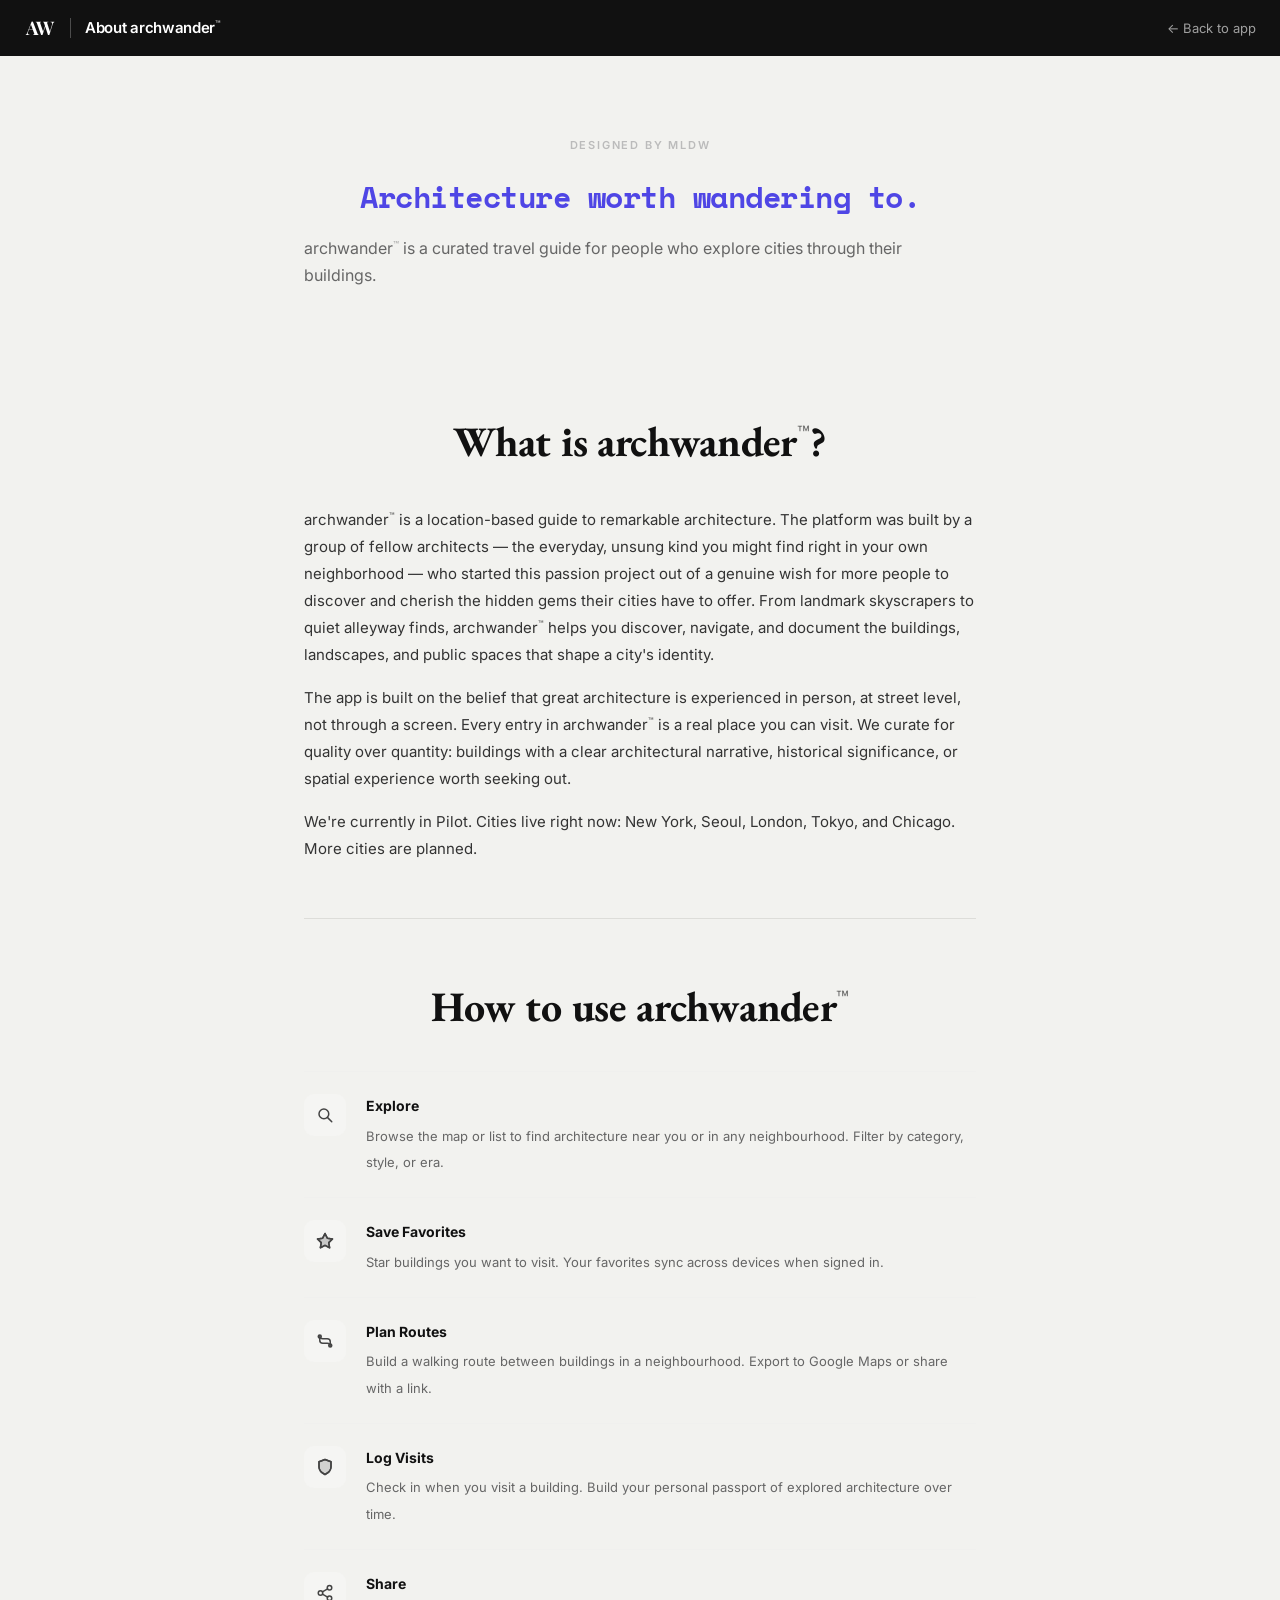
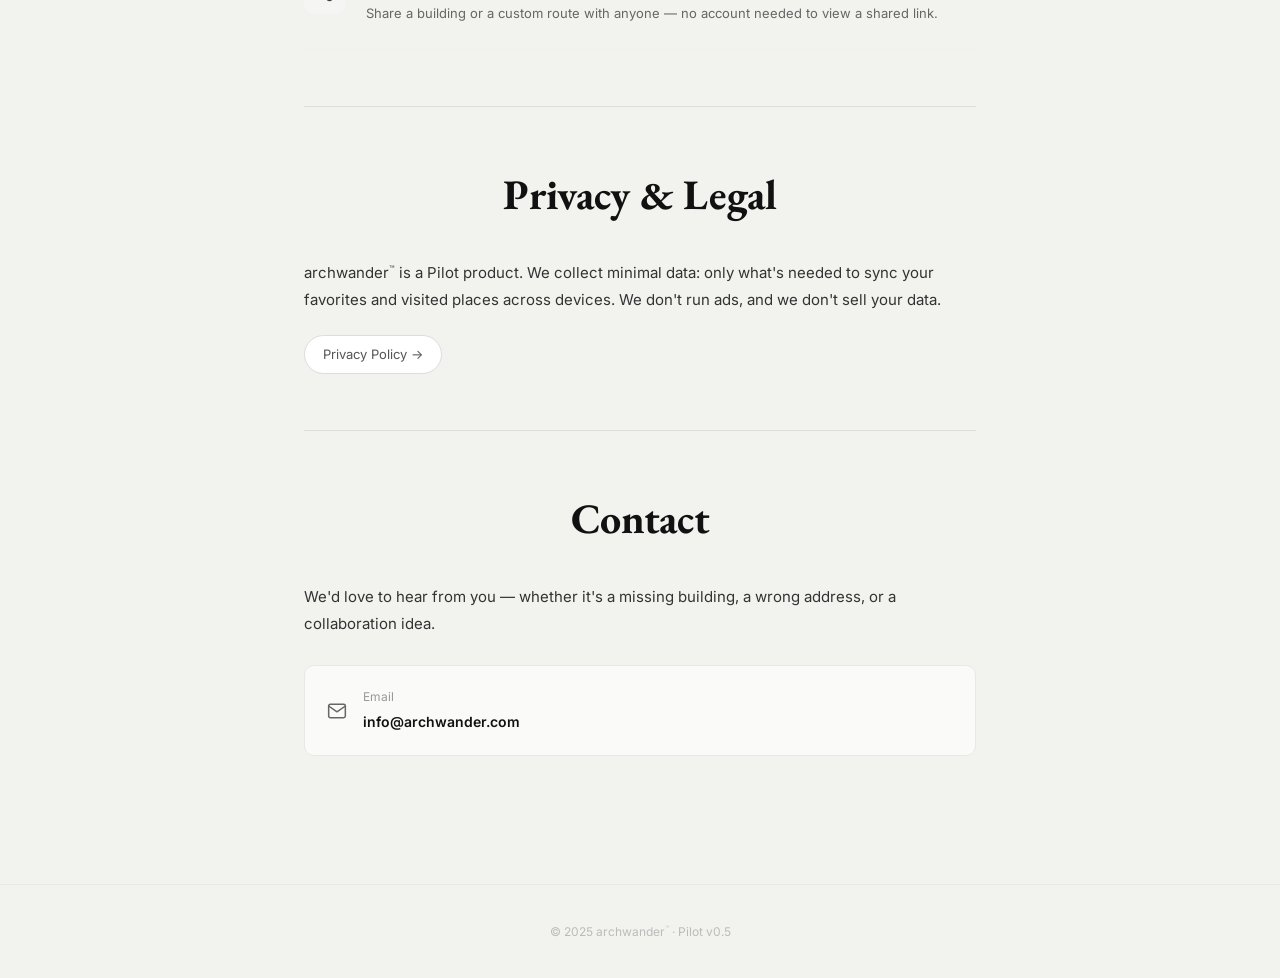
==== commit a4223077: "About: logo invert, tagline left-align, EB Garamond, flat sections + dividers - Logo: filter brightn" ====
--- a/about.html
+++ b/about.html
@@ -8,7 +8,7 @@
   <meta name="description" content="archwander™ — an architectural travel guide for curious explorers.">
   <link rel="preconnect" href="https://fonts.googleapis.com">
   <link rel="preconnect" href="https://fonts.gstatic.com" crossorigin>
-  <link href="https://fonts.googleapis.com/css2?family=Inter:wght@300;400;500;600;700&family=Space+Mono:wght@400;700&family=Playfair+Display:ital,wght@0,700;1,700&display=swap" rel="stylesheet">
+  <link href="https://fonts.googleapis.com/css2?family=Inter:wght@300;400;500;600;700&family=Space+Mono:wght@400;700&family=EB+Garamond:wght@700&display=swap" rel="stylesheet">
   <style>
     *, *::before, *::after { box-sizing: border-box; margin: 0; padding: 0; }
 
@@ -34,7 +34,7 @@
     }
     .hdr-left { display: flex; align-items: center; gap: 14px; }
     .hdr-logo { display: flex; align-items: center; text-decoration: none; flex-shrink: 0; }
-    .hdr-logo img { height: 32px; width: auto; }
+    .hdr-logo img { height: 32px; width: auto; filter: brightness(0) invert(1); }
     .hdr-divider { width: 1px; height: 20px; background: rgba(255,255,255,0.25); }
     .hdr-page-title { color: #fff; font-size: 15px; font-weight: 600; letter-spacing: -0.3px; }
     .tm { font-size: 0.6em; vertical-align: super; letter-spacing: 0; font-weight: 500; opacity: 0.75; }
@@ -45,7 +45,7 @@
     .hero {
       text-align: center;
       padding: 80px 24px 64px;
-      max-width: 640px;
+      max-width: 720px;
       margin: 0 auto;
     }
     .page-byline {
@@ -69,8 +69,9 @@
       font-size: 16px;
       color: #666;
       line-height: 1.7;
-      max-width: 480px;
-      margin: 0 auto;
+      text-align: left;
+      max-width: none;
+      margin: 0;
     }
 
     /* ── CONTENT COLUMN ───────────────────────────── */
@@ -89,18 +90,15 @@
 
     /* ── SECTION ──────────────────────────────────── */
     .section {
-      background: #fff;
-      border-radius: 14px;
-      padding: 56px 48px 48px;
-      margin-bottom: 16px;
+      padding: 64px 0 56px;
     }
     .section h2 {
-      font-family: 'Playfair Display', Georgia, 'Times New Roman', serif;
-      font-size: 40px;
+      font-family: 'EB Garamond', Georgia, 'Times New Roman', serif;
+      font-size: 42px;
       font-weight: 700;
       text-align: center;
       line-height: 1.15;
-      letter-spacing: -0.5px;
+      letter-spacing: -0.3px;
       margin-bottom: 40px;
       color: #111;
     }
@@ -175,9 +173,9 @@
     @media (max-width: 600px) {
       .hero    { padding: 48px 20px 40px; }
       h1       { font-size: 22px; }
-      .section h2 { font-size: 28px; margin-bottom: 28px; }
-      .section { padding: 36px 24px 32px; border-radius: 10px; }
-      .content { padding: 0 12px 36px; }
+      .section h2 { font-size: 30px; margin-bottom: 28px; }
+      .section { padding: 48px 0 40px; }
+      .content { padding: 0 20px 36px; }
     }
   </style>
 </head>
@@ -205,7 +203,7 @@
 
   <div class="content">
 
-    <!--What is archwander -->
+    <!-- What is archwander -->
     <div class="section">
       <h2>What is archwander<span class="tm" style="font-size:0.5em;vertical-align:super;opacity:0.55;font-family:Inter,sans-serif">™</span>?</h2>
       <p>archwander<span class="tm">™</span> is a location-based guide to remarkable architecture. The platform was built by a group of fellow architects — the everyday, unsung kind you might find right in your own neighborhood — who started this passion project out of a genuine wish for more people to discover and cherish the hidden gems their cities have to offer. From landmark skyscrapers to quiet alleyway finds, archwander<span class="tm">™</span> helps you discover, navigate, and document the buildings, landscapes, and public spaces that shape a city's identity.</p>
@@ -213,6 +211,8 @@
       <p>We're currently in Pilot. Cities live right now: New York, Seoul, London, Tokyo, and Chicago. More cities are planned.</p>
     </div>
 
+    <hr class="sec-rule">
+
     <!--How to use -->
     <div class="section">
       <h2>How to use archwander<span class="tm" style="font-size:0.5em;vertical-align:super;opacity:0.55;font-family:Inter,sans-serif">™</span></h2>
@@ -265,7 +265,9 @@
       </ul>
     </div>
 
-    <!--Privacy -->
+    <hr class="sec-rule">
+
+    <!-- Privacy -->
     <div class="section">
       <h2>Privacy &amp; Legal</h2>
       <p>archwander<span class="tm">™</span> is a Pilot product. We collect minimal data: only what's needed to sync your favorites and visited places across devices. We don't run ads, and we don't sell your data.</p>
@@ -274,7 +276,9 @@
       </div>
     </div>
 
-    <!--Contact -->
+    <hr class="sec-rule">
+
+    <!-- Contact -->
     <div class="section">
       <h2>Contact</h2>
       <p>We'd love to hear from you — whether it's a missing building, a wrong address, or a collaboration idea.</p>
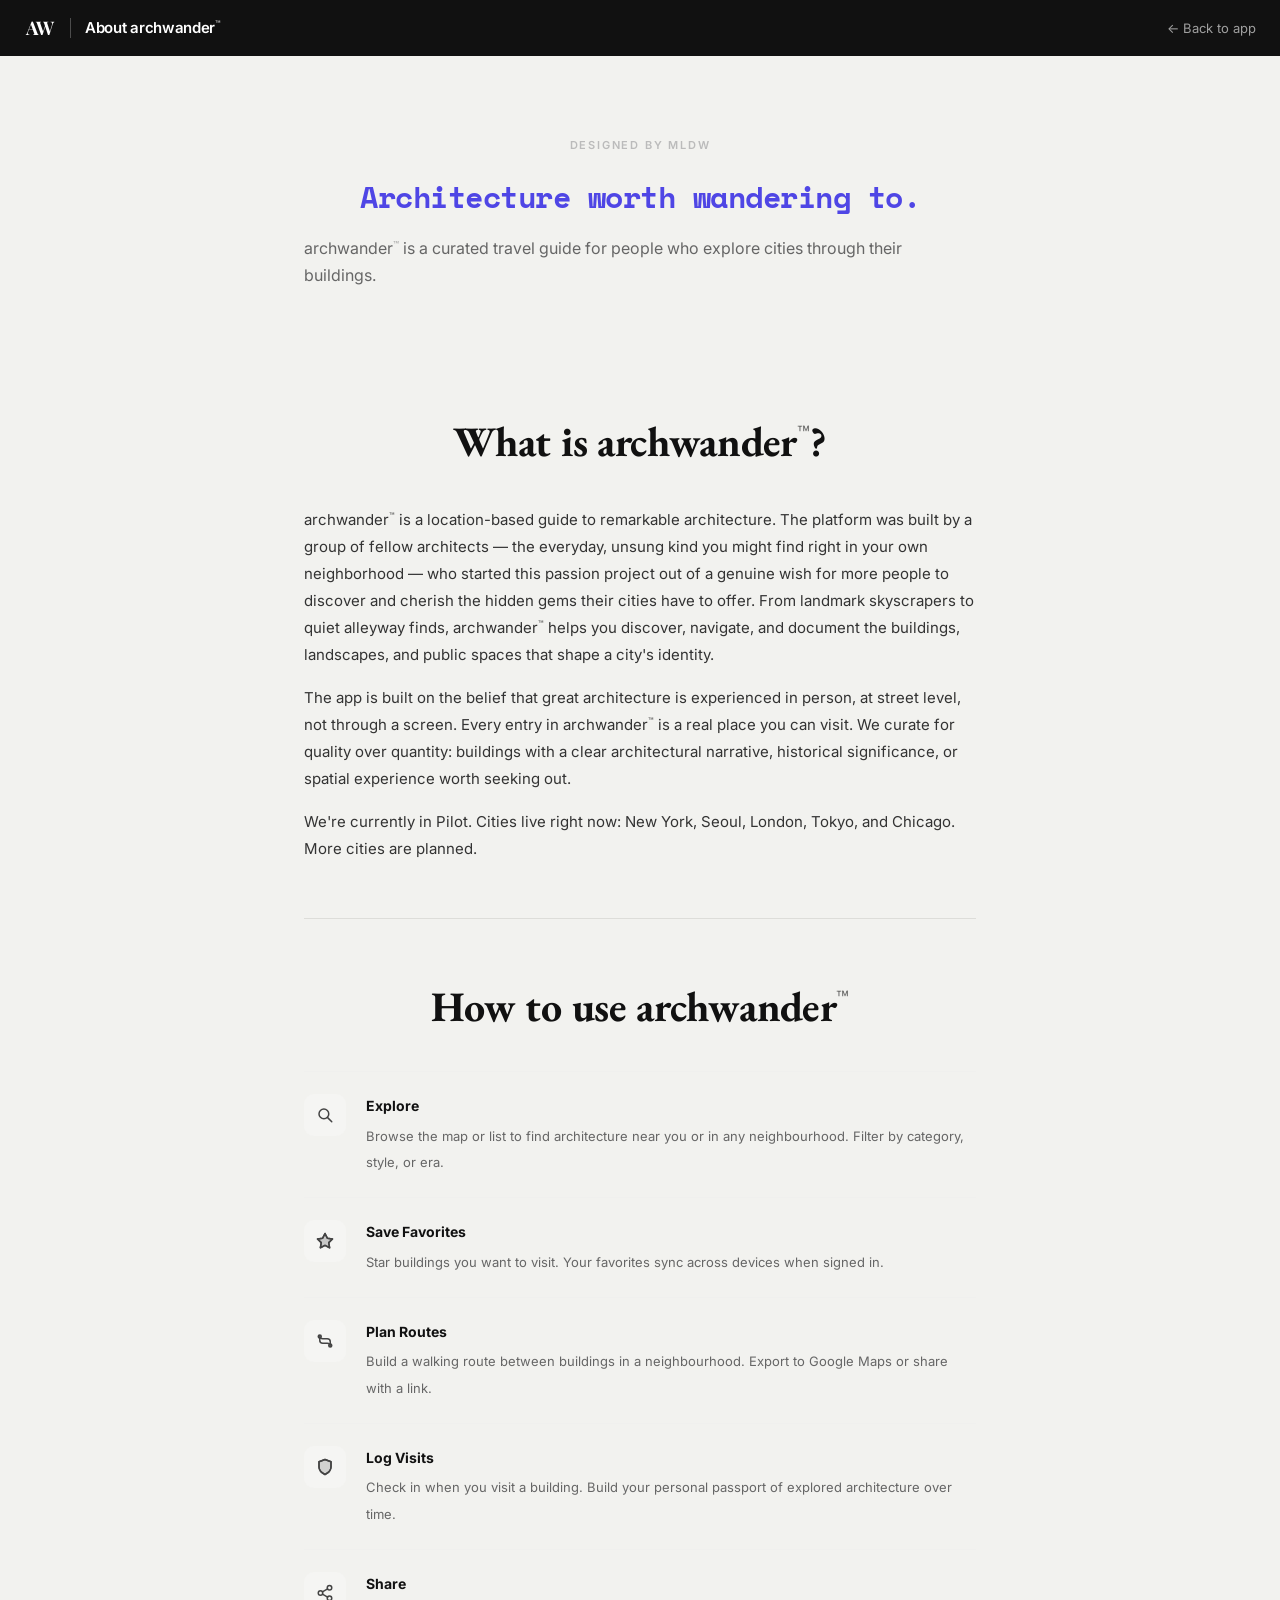
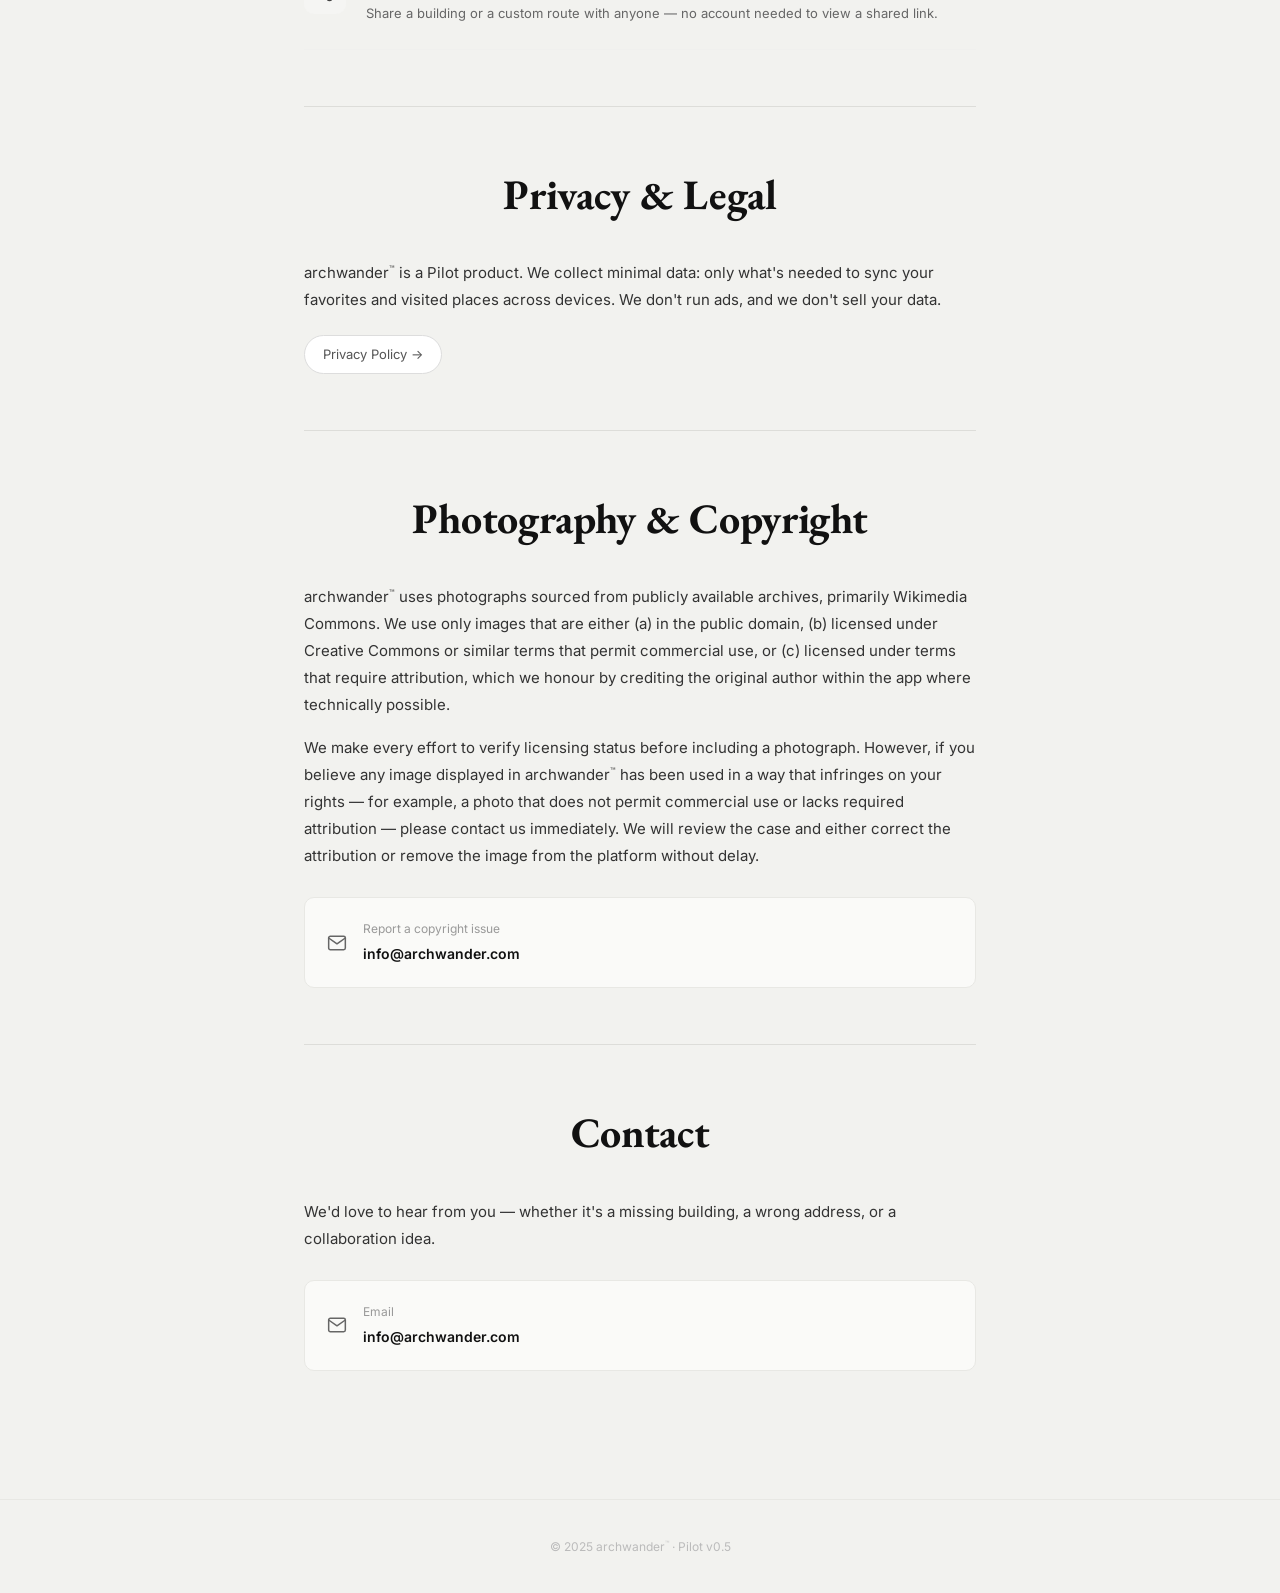
==== commit acf6cc1a: "Add photography copyright section to About page" ====
--- a/about.html
+++ b/about.html
@@ -278,6 +278,22 @@
 
     <hr class="sec-rule">
 
+    <!-- Photo Copyright -->
+    <div class="section">
+      <h2>Photography &amp; Copyright</h2>
+      <p>archwander<span class="tm">™</span> uses photographs sourced from publicly available archives, primarily Wikimedia Commons. We use only images that are either (a) in the public domain, (b) licensed under Creative Commons or similar terms that permit commercial use, or (c) licensed under terms that require attribution, which we honour by crediting the original author within the app where technically possible.</p>
+      <p>We make every effort to verify licensing status before including a photograph. However, if you believe any image displayed in archwander<span class="tm">™</span> has been used in a way that infringes on your rights — for example, a photo that does not permit commercial use or lacks required attribution — please contact us immediately. We will review the case and either correct the attribution or remove the image from the platform without delay.</p>
+      <div class="contact-block" style="margin-top:28px">
+        <svg width="20" height="20" viewBox="0 0 24 24" fill="none" stroke="currentColor" stroke-width="1.8" stroke-linecap="round" stroke-linejoin="round"><path d="M4 4h16c1.1 0 2 .9 2 2v12c0 1.1-.9 2-2 2H4c-1.1 0-2-.9-2-2V6c0-1.1.9-2 2-2z"/><polyline points="22,6 12,13 2,6"/></svg>
+        <div>
+          <div style="font-size:12px;color:#999;margin-bottom:2px">Report a copyright issue</div>
+          <a href="mailto:info@archwander.com">info@archwander.com</a>
+        </div>
+      </div>
+    </div>
+
+    <hr class="sec-rule">
+
     <!-- Contact -->
     <div class="section">
       <h2>Contact</h2>
